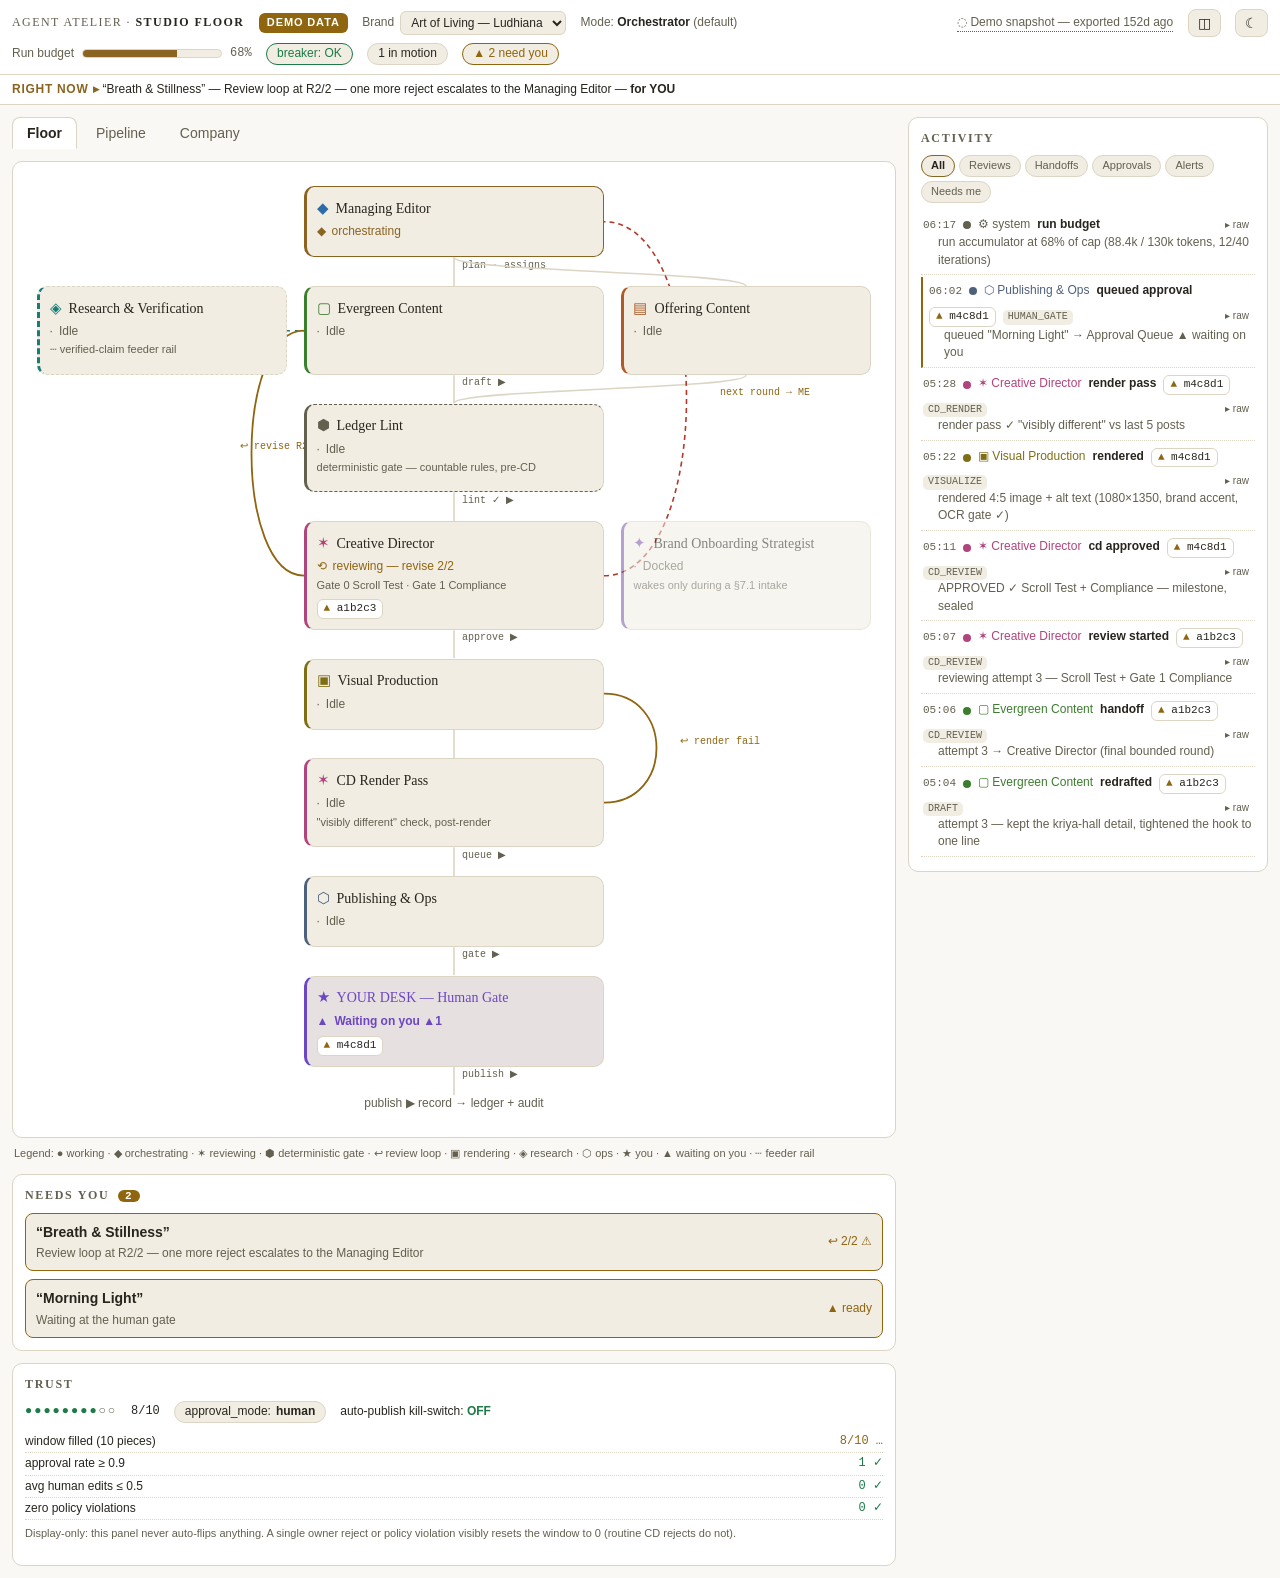
==== ui/studio-floor/index.html @ 19746008 "feat(P5-B): Studio Floor v1 — approachable subset console Self-contained SPA (floor graph / feed / n" ====
<!doctype html>
<html lang="en" data-theme="dark">
<head>
<meta charset="utf-8">
<meta name="viewport" content="width=device-width, initial-scale=1">
<title>Agent Atelier · Studio Floor</title>
<link rel="stylesheet" href="styles.css">
</head>
<body class="loading" data-density="comfortable">
<noscript><p class="noscript">The Studio Floor needs JavaScript — it is a live console, not a document.</p></noscript>

<header class="topbar" role="banner">
  <div class="topbar-row">
    <span class="wordmark">AGENT ATELIER · <strong>STUDIO FLOOR</strong></span>
    <span id="demoBadge" class="badge badge-demo" hidden title="No exported state.json found — showing the bundled demo fixture. Run tools/export_floor_state.py to see real data.">DEMO DATA</span>
    <label class="brand-pick">Brand
      <select id="brandSelect" aria-label="Brand"></select>
    </label>
    <span class="mode-chip" title="Orchestrator: the weekly rhythm runs and pieces collect at the human gate (the async default stance). Conductor mode wires in at P5-A.">Mode: <strong>Orchestrator</strong> <span class="dim">(default)</span></span>
    <span class="spacer"></span>
    <span id="connChip" class="conn-chip" title="This v1 polls an exported projection (data/state.json) written by tools/export_floor_state.py — there is no live relay. What you see is the last export, re-read every 5 seconds.">◌ Snapshot</span>
    <button id="densityBtn" class="icon-btn" type="button" aria-label="Toggle density" title="Density: comfortable / compact">◫</button>
    <button id="themeBtn" class="icon-btn" type="button" aria-label="Toggle theme" title="Theme: dark / light">☾</button>
  </div>
  <div class="topbar-row topbar-sub">
    <span class="gauge-wrap" title="Per-run token accumulator vs the run cap — the circuit breaker's gauge (§13.2), not a monthly budget.">
      Run budget
      <span class="gauge" role="meter" aria-label="Run budget" id="budgetGauge"><span class="gauge-fill" id="budgetFill"></span></span>
      <span id="budgetPct" class="mono">—</span>
    </span>
    <span id="breakerChip" class="chip chip-ok">breaker: —</span>
    <span id="inMotion" class="chip">— in motion</span>
    <span id="needYou" class="chip chip-needs">▲ — need you</span>
  </div>
</header>

<div id="offlineBanner" class="offline-banner" hidden>▲ Offline — the poll failed; showing last-known data.</div>
<div id="rightNow" class="rightnow" hidden></div>
<div id="followBanner" class="follow-banner" hidden></div>

<main class="layout" id="layout">
  <section class="stage" aria-label="Studio views">
    <nav class="tabs" role="tablist" aria-label="Views">
      <button class="tab active" role="tab" aria-selected="true" data-tab="floor" id="tab-floor">Floor</button>
      <button class="tab" role="tab" aria-selected="false" data-tab="pipeline" id="tab-pipeline">Pipeline</button>
      <button class="tab" role="tab" aria-selected="false" data-tab="company" id="tab-company">Company</button>
    </nav>

    <div id="viewFloor" class="view" role="tabpanel" aria-labelledby="tab-floor">
      <div id="floorEmpty" class="empty-note" hidden>No pieces yet — the floor is quiet. Next wake: the Monday editorial calendar.</div>
      <div class="floor" id="floor">
        <svg id="edges" class="edges" aria-hidden="true" focusable="false"></svg>

        <article class="station st-me" id="st-me" data-station="me" style="--hue: var(--a-me)">
          <header class="st-head"><span class="st-glyph">◆</span><span class="st-name">Managing Editor</span></header>
          <p class="st-state"><span class="st-ico">·</span><span class="st-label">Idle</span></p>
          <div class="st-pieces"></div>
        </article>

        <article class="station st-research feeder" id="st-research" data-station="research" style="--hue: var(--a-res)">
          <header class="st-head"><span class="st-glyph">◈</span><span class="st-name">Research &amp; Verification</span></header>
          <p class="st-state"><span class="st-ico">·</span><span class="st-label">Idle</span></p>
          <p class="st-note dim">┄ verified-claim feeder rail</p>
          <div class="st-pieces"></div>
        </article>

        <article class="station st-evergreen" id="st-evergreen" data-station="evergreen" style="--hue: var(--a-ever)">
          <header class="st-head"><span class="st-glyph">▢</span><span class="st-name">Evergreen Content</span></header>
          <p class="st-state"><span class="st-ico">·</span><span class="st-label">Idle</span></p>
          <div class="st-pieces"></div>
        </article>

        <article class="station st-offering" id="st-offering" data-station="offering" style="--hue: var(--a-off)">
          <header class="st-head"><span class="st-glyph">▤</span><span class="st-name">Offering Content</span></header>
          <p class="st-state"><span class="st-ico">·</span><span class="st-label">Idle</span></p>
          <div class="st-pieces"></div>
        </article>

        <article class="station st-lint gate" id="st-lint" data-station="lint">
          <header class="st-head"><span class="st-glyph gate-glyph">⬢</span><span class="st-name">Ledger Lint</span></header>
          <p class="st-state"><span class="st-ico">·</span><span class="st-label">Idle</span></p>
          <p class="st-note dim">deterministic gate — countable rules, pre-CD</p>
          <div class="st-pieces"></div>
        </article>

        <article class="station st-cd" id="st-cd" data-station="cd" style="--hue: var(--a-cd)">
          <header class="st-head"><span class="st-glyph">✶</span><span class="st-name">Creative Director</span></header>
          <p class="st-state"><span class="st-ico">·</span><span class="st-label">Idle</span></p>
          <p class="st-note dim">Gate 0 Scroll Test · Gate 1 Compliance</p>
          <div class="st-pieces"></div>
        </article>

        <article class="station st-strategist docked" id="st-strategist" data-station="strategist" style="--hue: var(--a-str)">
          <header class="st-head"><span class="st-glyph">✦</span><span class="st-name">Brand Onboarding Strategist</span></header>
          <p class="st-state"><span class="st-ico">·</span><span class="st-label">Docked</span></p>
          <p class="st-note dim">wakes only during a §7.1 intake</p>
        </article>

        <article class="station st-visual" id="st-visual" data-station="visual" style="--hue: var(--a-vis)">
          <header class="st-head"><span class="st-glyph">▣</span><span class="st-name">Visual Production</span></header>
          <p class="st-state"><span class="st-ico">·</span><span class="st-label">Idle</span></p>
          <div class="st-pieces"></div>
        </article>

        <article class="station st-cdrender" id="st-cdrender" data-station="cdrender" style="--hue: var(--a-cd)">
          <header class="st-head"><span class="st-glyph">✶</span><span class="st-name">CD Render Pass</span></header>
          <p class="st-state"><span class="st-ico">·</span><span class="st-label">Idle</span></p>
          <p class="st-note dim">"visibly different" check, post-render</p>
          <div class="st-pieces"></div>
        </article>

        <article class="station st-pubops" id="st-pubops" data-station="pubops" style="--hue: var(--a-pub)">
          <header class="st-head"><span class="st-glyph">⬡</span><span class="st-name">Publishing &amp; Ops</span></header>
          <p class="st-state"><span class="st-ico">·</span><span class="st-label">Idle</span></p>
          <div class="st-pieces"></div>
        </article>

        <article class="station st-desk human" id="st-desk" data-station="desk">
          <header class="st-head"><span class="st-glyph">★</span><span class="st-name">YOUR DESK — Human Gate</span></header>
          <p class="st-state"><span class="st-ico">·</span><span class="st-label">Idle</span></p>
          <div class="st-pieces"></div>
        </article>

        <div class="station st-record terminal" id="st-record" data-station="record">
          <span class="dim">publish ▶ record → ledger + audit</span>
        </div>
      </div>
      <p class="legend dim">Legend: ● working · ◆ orchestrating · ✶ reviewing · ⬢ deterministic gate · ↩ review loop · ▣ rendering · ◈ research · ⬡ ops · ★ you · ▲ waiting on you · ┄ feeder rail</p>
    </div>

    <div id="viewPipeline" class="view" role="tabpanel" aria-labelledby="tab-pipeline" hidden>
      <div class="lanes" id="lanes"></div>
    </div>

    <div id="viewCompany" class="view" role="tabpanel" aria-labelledby="tab-company" hidden>
      <div class="company" id="company"></div>
    </div>

    <section class="tray" aria-label="Needs you" id="trayWrap">
      <h2 class="panel-title">NEEDS YOU <span id="trayCount" class="count-chip">0</span></h2>
      <div id="tray" class="tray-items" aria-live="assertive"></div>
    </section>

    <section class="trust" aria-label="Trust ladder" id="trustPanel">
      <h2 class="panel-title">TRUST</h2>
      <div id="trustBody"></div>
    </section>
  </section>

  <aside class="feedrail" aria-label="Activity feed">
    <h2 class="panel-title">ACTIVITY</h2>
    <div class="feed-filters" role="toolbar" aria-label="Feed filters">
      <button class="ffilter active" data-filter="all" type="button">All</button>
      <button class="ffilter" data-filter="reviews" type="button">Reviews</button>
      <button class="ffilter" data-filter="handoffs" type="button">Handoffs</button>
      <button class="ffilter" data-filter="approvals" type="button">Approvals</button>
      <button class="ffilter" data-filter="alerts" type="button">Alerts</button>
      <button class="ffilter" data-filter="needsme" type="button">Needs me</button>
    </div>
    <div id="feed" class="feed" aria-live="polite"></div>
  </aside>
</main>

<div id="drawerBackdrop" class="drawer-backdrop" hidden></div>
<aside id="drawer" class="drawer" role="dialog" aria-modal="true" aria-labelledby="drawerTitle" hidden>
  <div id="drawerBody"></div>
</aside>

<div class="skeleton" id="skeleton" aria-hidden="true"><div class="sk-line"></div><div class="sk-line"></div><div class="sk-line w60"></div></div>

<script src="app.js"></script>
</body>
</html>
---- ui/studio-floor/styles.css ----
/* Agent Atelier · Studio Floor — v1 (P5-B approachable subset)
   Warm atelier / calm control room. Self-contained: system font stacks only. */

:root {
  --font-ui: -apple-system, BlinkMacSystemFont, "Segoe UI", Roboto, "Helvetica Neue", Arial, sans-serif;
  --font-display: "Iowan Old Style", "Palatino Linotype", Palatino, Georgia, serif;
  --font-mono: ui-monospace, "SF Mono", Menlo, Consolas, "Liberation Mono", monospace;
  --pad: 12px;
  --radius: 10px;
  --fs: 14px;
  --fs-sm: 12px;
}

html[data-theme="dark"] {
  --bg: #12131A;            /* warm near-black ink, never pure black */
  --panel: #1A1C25;
  --panel2: #21232F;
  --ink: #EAE5DA;
  --ink-dim: #A6A196;
  --line: #2E3140;
  --brass: #D9A756;         /* the "studio light" active accent */
  --brass-soft: rgba(217, 167, 86, 0.18);
  --green: #6CC894;
  --amber: #E4B368;
  --red: #E4695C;
  --violet: #B695F5;
  --a-me: #82B2E2;
  --a-ever: #8AC47A;
  --a-off: #E4945F;
  --a-res: #63C4BD;
  --a-cd: #E289B2;
  --a-vis: #CFBE62;
  --a-pub: #93A6BE;
  --a-str: #BCA3D8;
  --shadow: 0 6px 24px rgba(0, 0, 0, 0.35);
}

html[data-theme="light"] {
  --bg: #FAF8F4;            /* warm paper */
  --panel: #FFFFFF;
  --panel2: #F1EDE3;
  --ink: #27251E;
  --ink-dim: #63604F;
  --line: #DCD5C4;
  --brass: #8A6420;
  --brass-soft: rgba(138, 100, 32, 0.14);
  --green: #1E7A46;
  --amber: #8F6510;
  --red: #B3372B;
  --violet: #6D46C2;
  --a-me: #2E6CA8;
  --a-ever: #3B7E2E;
  --a-off: #B05A24;
  --a-res: #177E77;
  --a-cd: #B0447C;
  --a-vis: #7E6E14;
  --a-pub: #4E617A;
  --a-str: #7A55A8;
  --shadow: 0 4px 18px rgba(90, 80, 55, 0.14);
}

* { box-sizing: border-box; }
html, body { margin: 0; padding: 0; }
body {
  background: var(--bg);
  color: var(--ink);
  font: var(--fs)/1.45 var(--font-ui);
  min-height: 100vh;
}
body[data-density="compact"] { --pad: 7px; --fs: 12.5px; --fs-sm: 11px; --radius: 7px; }

.dim { color: var(--ink-dim); }
.mono { font-family: var(--font-mono); font-variant-numeric: tabular-nums; }
button { font: inherit; color: inherit; }
.noscript { padding: 2em; }

/* ---------- header ---------- */
.topbar {
  border-bottom: 1px solid var(--line);
  background: var(--panel);
  padding: calc(var(--pad) * 0.75) var(--pad);
  position: sticky; top: 0; z-index: 30;
}
.topbar-row { display: flex; align-items: center; gap: calc(var(--pad) * 1.2); flex-wrap: wrap; }
.topbar-sub { margin-top: 6px; font-size: var(--fs-sm); }
.wordmark { font-family: var(--font-display); letter-spacing: 0.12em; font-size: var(--fs-sm); color: var(--ink-dim); }
.wordmark strong { color: var(--ink); }
.spacer { flex: 1; }
.brand-pick { font-size: var(--fs-sm); color: var(--ink-dim); display: inline-flex; gap: 6px; align-items: center; }
.brand-pick select {
  background: var(--panel2); color: var(--ink); border: 1px solid var(--line);
  border-radius: 6px; padding: 3px 6px; font: inherit;
}
.mode-chip { font-size: var(--fs-sm); color: var(--ink-dim); }
.mode-chip strong { color: var(--ink); }

.icon-btn {
  background: var(--panel2); border: 1px solid var(--line); border-radius: 8px;
  padding: 3px 9px; cursor: pointer; font-size: var(--fs);
}
.icon-btn:hover, .icon-btn:focus-visible { border-color: var(--brass); }

.chip {
  display: inline-flex; align-items: center; gap: 5px;
  border: 1px solid var(--line); border-radius: 999px;
  padding: 1px 10px; background: var(--panel2); font-size: var(--fs-sm);
}
.chip-ok { color: var(--green); border-color: var(--green); }
.chip-tripped { color: var(--red); border-color: var(--red); font-weight: 600; }
.chip-needs { color: var(--amber); border-color: var(--amber); }

.badge-demo {
  background: var(--amber); color: #1c1503; border-radius: 6px;
  font-size: 11px; font-weight: 700; letter-spacing: 0.08em; padding: 2px 8px;
}
html[data-theme="light"] .badge-demo { color: #fff; }

.conn-chip { font-size: var(--fs-sm); color: var(--ink-dim); border-bottom: 1px dotted var(--ink-dim); cursor: help; }
.conn-chip.offline { color: var(--red); border-color: var(--red); }

.gauge-wrap { display: inline-flex; align-items: center; gap: 8px; color: var(--ink-dim); }
.gauge {
  display: inline-block; width: 140px; height: 9px; border-radius: 5px;
  background: var(--panel2); border: 1px solid var(--line); overflow: hidden;
}
.gauge-fill { display: block; height: 100%; width: 0; background: var(--brass); transition: width 300ms ease; }
.gauge-fill.hot { background: var(--amber); }
.gauge-fill.crit { background: var(--red); }

.offline-banner {
  background: var(--red); color: #fff; text-align: center;
  padding: 5px var(--pad); font-size: var(--fs-sm); font-weight: 600;
}
.rightnow {
  padding: 6px var(--pad); font-size: var(--fs-sm);
  border-bottom: 1px solid var(--line); background: var(--panel);
  color: var(--ink);
}
.rightnow .rn-label { color: var(--brass); font-weight: 700; letter-spacing: 0.06em; }
.follow-banner {
  padding: 8px var(--pad); border-bottom: 1px solid var(--brass);
  background: var(--brass-soft); font-size: var(--fs-sm);
}
.follow-banner .journey { margin-top: 6px; }

/* ---------- layout ---------- */
.layout {
  display: grid; grid-template-columns: minmax(0, 1fr) 360px;
  gap: var(--pad); padding: var(--pad); align-items: start;
}
body[data-density="compact"] .layout { grid-template-columns: minmax(0, 1fr) 300px; }
@media (max-width: 980px) { .layout { grid-template-columns: 1fr; } }
.layout.dimmed { opacity: 0.55; }

.panel-title {
  font-family: var(--font-display); font-size: var(--fs-sm);
  letter-spacing: 0.14em; color: var(--ink-dim); margin: 0 0 8px;
}
.count-chip {
  background: var(--amber); color: #1c1503; border-radius: 999px;
  font-family: var(--font-mono); font-size: 11px; padding: 0 7px; margin-left: 4px;
}
html[data-theme="light"] .count-chip { color: #fff; }

/* ---------- tabs ---------- */
.tabs { display: flex; gap: 4px; margin-bottom: var(--pad); }
.tab {
  background: none; border: 1px solid transparent; border-radius: 8px 8px 0 0;
  color: var(--ink-dim); padding: 5px 14px; cursor: pointer;
}
.tab.active {
  color: var(--ink); background: var(--panel);
  border-color: var(--line); border-bottom-color: var(--panel);
  font-weight: 600;
}
.tab:focus-visible { outline: 2px solid var(--brass); outline-offset: 1px; }

/* ---------- the floor ---------- */
.floor {
  position: relative;
  display: grid;
  grid-template-columns: 1fr 1.2fr 1fr;
  grid-template-areas:
    ".         me        ."
    "research  evergreen offering"
    ".         lint      ."
    ".         cd        strategist"
    ".         visual    ."
    ".         cdrender  ."
    ".         pubops    ."
    ".         desk      ."
    ".         record    .";
  gap: calc(var(--pad) * 2.4) calc(var(--pad) * 1.4);
  background: var(--panel);
  border: 1px solid var(--line);
  border-radius: var(--radius);
  padding: calc(var(--pad) * 2);
}
.edges { position: absolute; inset: 0; width: 100%; height: 100%; pointer-events: none; z-index: 0; }
.edges .edge { stroke: var(--line); stroke-width: 1.6; fill: none; }
.edges .edge-feeder { stroke: var(--a-res); stroke-dasharray: 3 5; }
.edges .edge-return { stroke: var(--amber); stroke-width: 1.8; }
.edges .edge-return.hot { stroke: var(--red); stroke-width: 2.2; }
.edges .edge-escalate { stroke: var(--red); stroke-dasharray: 5 4; }
.edges .edge-label {
  fill: var(--ink-dim); font-size: 10px; font-family: var(--font-mono);
}
.edges .edge-label.amber { fill: var(--amber); }
.edges .edge-label.red { fill: var(--red); font-weight: 700; }

.station {
  grid-area: auto;
  position: relative; z-index: 1;
  background: var(--panel2);
  border: 1px solid var(--line);
  border-left: 3px solid var(--hue, var(--line));
  border-radius: var(--radius);
  padding: calc(var(--pad) * 0.8);
  min-width: 0;
}
.st-me { grid-area: me; }
.st-research { grid-area: research; }
.st-evergreen { grid-area: evergreen; }
.st-offering { grid-area: offering; }
.st-lint { grid-area: lint; }
.st-cd { grid-area: cd; }
.st-strategist { grid-area: strategist; }
.st-visual { grid-area: visual; }
.st-cdrender { grid-area: cdrender; }
.st-pubops { grid-area: pubops; }
.st-desk { grid-area: desk; }
.st-record { grid-area: record; }

.station.feeder { border-style: dashed; }
.station.docked { opacity: 0.55; }
.station.gate {
  border-left: 3px solid var(--ink-dim);
  border-top: 1px dashed var(--ink-dim);
  border-bottom: 1px dashed var(--ink-dim);
}
.gate-glyph { color: var(--ink-dim); }
.station.human { border-left-color: var(--violet); background: color-mix(in srgb, var(--violet) 8%, var(--panel2)); }
.station.human .st-glyph, .station.human .st-name { color: var(--violet); }
.station.terminal { background: none; border: none; text-align: center; font-size: var(--fs-sm); padding: 0; }
.station.followdim { opacity: 0.35; }

.st-head { display: flex; gap: 7px; align-items: baseline; margin: 0; }
.st-glyph { color: var(--hue, var(--ink-dim)); font-size: 15px; }
.st-name { font-family: var(--font-display); font-size: var(--fs); }
.st-state { margin: 4px 0 0; font-size: var(--fs-sm); color: var(--ink-dim); display: flex; gap: 6px; align-items: center; }
.st-note { margin: 2px 0 0; font-size: 11px; }
.st-pieces { display: flex; flex-wrap: wrap; gap: 4px; margin-top: 6px; }

/* node state = icon + label + colour TOGETHER (never colour alone) */
.station[data-state="working"] .st-state,
.station[data-state="orchestrating"] .st-state { color: var(--brass); }
.station[data-state="reviewing"] .st-state { color: var(--brass); }
.station[data-state="waiting"] .st-state { color: var(--amber); }
.station[data-state="looping"] .st-state { color: var(--amber); }
.station[data-state="paused"] .st-state { color: var(--red); }
.station[data-state="blocked"] .st-state { color: var(--red); font-weight: 600; }
.station[data-state="waiting"].human .st-state { color: var(--violet); font-weight: 600; }

/* breathing brass "studio light" ring on active stations */
.station[data-state="working"],
.station[data-state="orchestrating"],
.station[data-state="reviewing"] {
  border-color: var(--brass);
  animation: breathe 2.6s ease-in-out infinite;
}
.station[data-state="blocked"] { border-color: var(--red); }
@keyframes breathe {
  0%, 100% { box-shadow: 0 0 0 0 var(--brass-soft); }
  50% { box-shadow: 0 0 0 7px var(--brass-soft); }
}

.piece-chip {
  font-family: var(--font-mono); font-size: 11px;
  background: var(--panel); border: 1px solid var(--line); border-radius: 6px;
  padding: 1px 6px; cursor: pointer; max-width: 100%;
  overflow: hidden; text-overflow: ellipsis; white-space: nowrap;
}
.piece-chip:hover, .piece-chip:focus-visible { border-color: var(--brass); }
.piece-chip.followed { border-color: var(--brass); background: var(--brass-soft); }
.piece-chip .pc-flag { color: var(--amber); }
.legend { font-size: 11px; margin: 8px 2px 0; }
.empty-note { padding: 18px; text-align: center; color: var(--ink-dim); font-style: italic; }

/* ---------- pipeline (kanban) ---------- */
.lanes { display: grid; grid-template-columns: repeat(6, minmax(130px, 1fr)); gap: 8px; overflow-x: auto; }
.lane { background: var(--panel); border: 1px solid var(--line); border-radius: var(--radius); padding: 8px; min-height: 160px; }
.lane h3 { margin: 0 0 8px; font-size: var(--fs-sm); font-weight: 600; color: var(--ink-dim); letter-spacing: 0.04em; }
.lane .lane-count { font-family: var(--font-mono); }
.card {
  background: var(--panel2); border: 1px solid var(--line);
  border-left: 3px solid var(--hue, var(--line));
  border-radius: 8px; padding: 7px; margin-bottom: 7px; font-size: var(--fs-sm);
}
.card .card-title { font-weight: 600; display: block; margin-bottom: 3px; }
.card .exc { color: var(--red); font-weight: 600; font-size: 11px; }
.card .loopmeter { color: var(--amber); font-family: var(--font-mono); font-size: 11px; }

/* ---------- company ---------- */
.company { display: flex; flex-direction: column; align-items: center; gap: calc(var(--pad) * 1.6); }
.company .org-root { width: 300px; }
.company .org-row { display: flex; flex-wrap: wrap; gap: 10px; justify-content: center; }
.org-card {
  background: var(--panel2); border: 1px solid var(--line);
  border-top: 3px solid var(--hue, var(--line));
  border-radius: var(--radius); padding: 9px 12px; width: 200px;
}
.org-card .org-name { font-family: var(--font-display); }
.org-card .org-role { font-size: 11px; color: var(--ink-dim); margin-top: 2px; }
.org-stem { width: 1px; height: 18px; background: var(--line); }

/* ---------- needs-you tray ---------- */
.tray, .trust { background: var(--panel); border: 1px solid var(--line); border-radius: var(--radius); padding: var(--pad); margin-top: var(--pad); }
.tray-items { display: flex; flex-direction: column; gap: 8px; }
.tray-item {
  display: flex; gap: 10px; align-items: center; width: 100%; text-align: left;
  background: var(--panel2); border: 1px solid var(--amber); border-radius: 8px;
  padding: 8px 10px; cursor: pointer;
}
.tray-item:focus-visible { outline: 2px solid var(--brass); }
.tray-item .ti-title { font-weight: 600; }
.tray-item .ti-reason { color: var(--ink-dim); font-size: var(--fs-sm); }
.tray-item .ti-badge { margin-left: auto; color: var(--amber); font-size: var(--fs-sm); white-space: nowrap; }
.tray-item.blocked { border-color: var(--red); }
.tray-item.blocked .ti-badge { color: var(--red); }
.tray-quiet { color: var(--ink-dim); font-size: var(--fs-sm); font-style: italic; }

/* ---------- trust panel ---------- */
.trust-row { display: flex; gap: 14px; flex-wrap: wrap; align-items: center; font-size: var(--fs-sm); }
.trust-meter { font-family: var(--font-mono); letter-spacing: 2px; }
.trust-meter .lit { color: var(--green); }
.trust-meter .unlit { color: var(--ink-dim); }
.trust-crit { list-style: none; margin: 8px 0 0; padding: 0; font-size: var(--fs-sm); }
.trust-crit li { display: flex; justify-content: space-between; gap: 10px; padding: 2px 0; border-bottom: 1px dotted var(--line); }
.trust-crit .ok { color: var(--green); }
.trust-crit .no { color: var(--amber); }
.kill-switch { font-size: var(--fs-sm); }
.kill-switch .off { color: var(--green); font-weight: 600; }
.kill-switch .on { color: var(--amber); font-weight: 700; }
.trust-reco {
  margin-top: 8px; padding: 8px 10px; border: 1px solid var(--green);
  border-radius: 8px; background: color-mix(in srgb, var(--green) 9%, var(--panel));
  font-size: var(--fs-sm);
}
.trust-note { font-size: 11px; color: var(--ink-dim); margin-top: 6px; }

/* ---------- activity feed ---------- */
.feedrail { background: var(--panel); border: 1px solid var(--line); border-radius: var(--radius); padding: var(--pad); min-width: 0; }
.feed-filters { display: flex; flex-wrap: wrap; gap: 4px; margin-bottom: 8px; }
.ffilter {
  background: var(--panel2); border: 1px solid var(--line); border-radius: 999px;
  color: var(--ink-dim); font-size: 11px; padding: 2px 9px; cursor: pointer;
}
.ffilter.active { color: var(--ink); border-color: var(--brass); font-weight: 600; }
.feed { display: flex; flex-direction: column; gap: 2px; max-height: 72vh; overflow-y: auto; }
.evt { border-bottom: 1px dotted var(--line); padding: 5px 2px; font-size: var(--fs-sm); }
.evt-row { display: flex; gap: 7px; align-items: baseline; flex-wrap: wrap; }
.evt-time { font-family: var(--font-mono); color: var(--ink-dim); font-size: 11px; white-space: nowrap; }
.actor-dot {
  display: inline-block; width: 8px; height: 8px; border-radius: 50%;
  background: var(--dot, var(--ink-dim)); flex: none; align-self: center;
}
.evt-actor { color: var(--dot, var(--ink)); }
.evt-verb { font-weight: 600; }
.evt-detail { color: var(--ink-dim); width: 100%; padding-left: 15px; }
.evt.gate .evt-verb::before { content: "◆ "; color: var(--ink-dim); }
.evt.gate { background: color-mix(in srgb, var(--ink-dim) 5%, transparent); }
.rule-chip {
  font-family: var(--font-mono); font-size: 10px; border: 1px dashed var(--ink-dim);
  border-radius: 5px; padding: 0 5px; color: var(--ink-dim);
}
.stage-chip {
  font-family: var(--font-mono); font-size: 10px; background: var(--panel2);
  border-radius: 5px; padding: 0 5px; color: var(--ink-dim);
}
.evt.sev-needs_you { border-left: 2px solid var(--amber); padding-left: 6px; }
.evt.sev-alert { border-left: 2px solid var(--red); padding-left: 6px; }
.evt.human { border-left: 2px solid var(--violet); padding-left: 6px; }
.evt.human .evt-verb { color: var(--violet); }
.evt.local { opacity: 0.85; }
.evt.evt-new { animation: evt-in 500ms ease; }
@keyframes evt-in { from { background: var(--brass-soft); } to { background: transparent; } }
.evt-expand {
  background: none; border: none; color: var(--ink-dim); cursor: pointer;
  font-size: 10px; padding: 0 4px; margin-left: auto;
}
.evt-expand:hover, .evt-expand:focus-visible { color: var(--brass); }
.evt-raw {
  font-family: var(--font-mono); font-size: 11px; white-space: pre-wrap;
  background: var(--panel2); border: 1px solid var(--line); border-radius: 6px;
  padding: 7px; margin: 5px 0 2px; overflow-x: auto; color: var(--ink);
}
.feed-quiet { color: var(--ink-dim); font-style: italic; font-size: var(--fs-sm); padding: 8px 2px; }

/* ---------- drawer ---------- */
.drawer-backdrop { position: fixed; inset: 0; background: rgba(0,0,0,0.45); z-index: 40; }
.drawer {
  position: fixed; top: 0; right: 0; bottom: 0; width: min(480px, 94vw); z-index: 41;
  background: var(--panel); border-left: 1px solid var(--line);
  box-shadow: var(--shadow); overflow-y: auto; padding: calc(var(--pad) * 1.5);
}
.drawer h2 { font-family: var(--font-display); margin: 0 0 2px; font-size: 18px; }
.drawer .drawer-sub { font-family: var(--font-mono); font-size: 11px; color: var(--ink-dim); }
.drawer-close { float: right; }
.wcard { border: 1px solid var(--line); border-radius: var(--radius); padding: var(--pad); margin-top: var(--pad); background: var(--panel2); }
.wcard h3 { margin: 0 0 6px; font-size: var(--fs-sm); letter-spacing: 0.1em; color: var(--ink-dim); }
.wcard .evidence { font-size: var(--fs-sm); }
.wcard .evidence blockquote {
  margin: 5px 0; padding: 5px 9px; border-left: 3px solid var(--amber);
  background: var(--panel); font-style: italic;
}
.wcard .consequence { color: var(--amber); font-size: var(--fs-sm); font-weight: 600; }
.loop-timeline { display: flex; gap: 6px; align-items: center; margin: 8px 0 2px; font-family: var(--font-mono); font-size: 11px; }
.loop-step { border: 1px solid var(--amber); color: var(--amber); border-radius: 6px; padding: 1px 7px; }
.loop-step.hot { border-color: var(--red); color: var(--red); }
.loop-arrow { color: var(--ink-dim); }
.journey { display: flex; flex-direction: column; gap: 3px; font-size: var(--fs-sm); }
.journey .j-step { display: flex; gap: 8px; align-items: baseline; }
.journey .j-time { font-family: var(--font-mono); font-size: 10px; color: var(--ink-dim); white-space: nowrap; }
.replay-note { font-size: 11px; color: var(--ink-dim); font-style: italic; }

.actions-row { display: flex; flex-wrap: wrap; gap: 7px; margin-top: var(--pad); }
.act-btn {
  border-radius: 8px; border: 1px solid var(--line); background: var(--panel2);
  padding: 6px 13px; cursor: pointer; font-weight: 600; font-size: var(--fs-sm);
}
.act-btn:focus-visible { outline: 2px solid var(--brass); }
.act-approve { border-color: var(--green); color: var(--green); }
.act-approve:hover { background: color-mix(in srgb, var(--green) 12%, var(--panel2)); }
.act-changes { border-color: var(--amber); color: var(--amber); }
.act-changes:hover { background: color-mix(in srgb, var(--amber) 12%, var(--panel2)); }
.act-reject { border-color: var(--red); color: var(--red); }
.act-reject:hover { background: color-mix(in srgb, var(--red) 12%, var(--panel2)); }
.act-btn[disabled] { opacity: 0.42; cursor: not-allowed; border-style: dashed; font-weight: 400; }
.note-field { width: 100%; margin-top: 8px; }
.note-field textarea {
  width: 100%; min-height: 54px; background: var(--panel2); color: var(--ink);
  border: 1px solid var(--line); border-radius: 8px; padding: 7px; font: inherit; resize: vertical;
}
.action-result { margin-top: 8px; font-size: var(--fs-sm); }
.action-result.ok { color: var(--green); }
.action-result.err { color: var(--red); }
.cli-fallback {
  margin-top: 6px; font-family: var(--font-mono); font-size: 11px;
  background: var(--panel2); border: 1px solid var(--line); border-radius: 6px;
  padding: 7px; white-space: pre-wrap; word-break: break-all;
}
.copy-btn { margin-top: 4px; font-size: 11px; }

/* ---------- loading skeleton ---------- */
body.loading .layout, body.loading .rightnow { display: none; }
body:not(.loading) .skeleton { display: none; }
.skeleton { padding: 40px; }
.sk-line { height: 16px; border-radius: 6px; background: var(--panel2); margin-bottom: 12px; animation: sk 1.2s ease-in-out infinite alternate; }
.sk-line.w60 { width: 60%; }
@keyframes sk { from { opacity: 0.5; } to { opacity: 1; } }

/* ---------- motion & a11y ---------- */
:focus-visible { outline: 2px solid var(--brass); outline-offset: 1px; }
@media (prefers-reduced-motion: reduce) {
  *, *::before, *::after {
    animation: none !important;
    transition: none !important;
  }
}
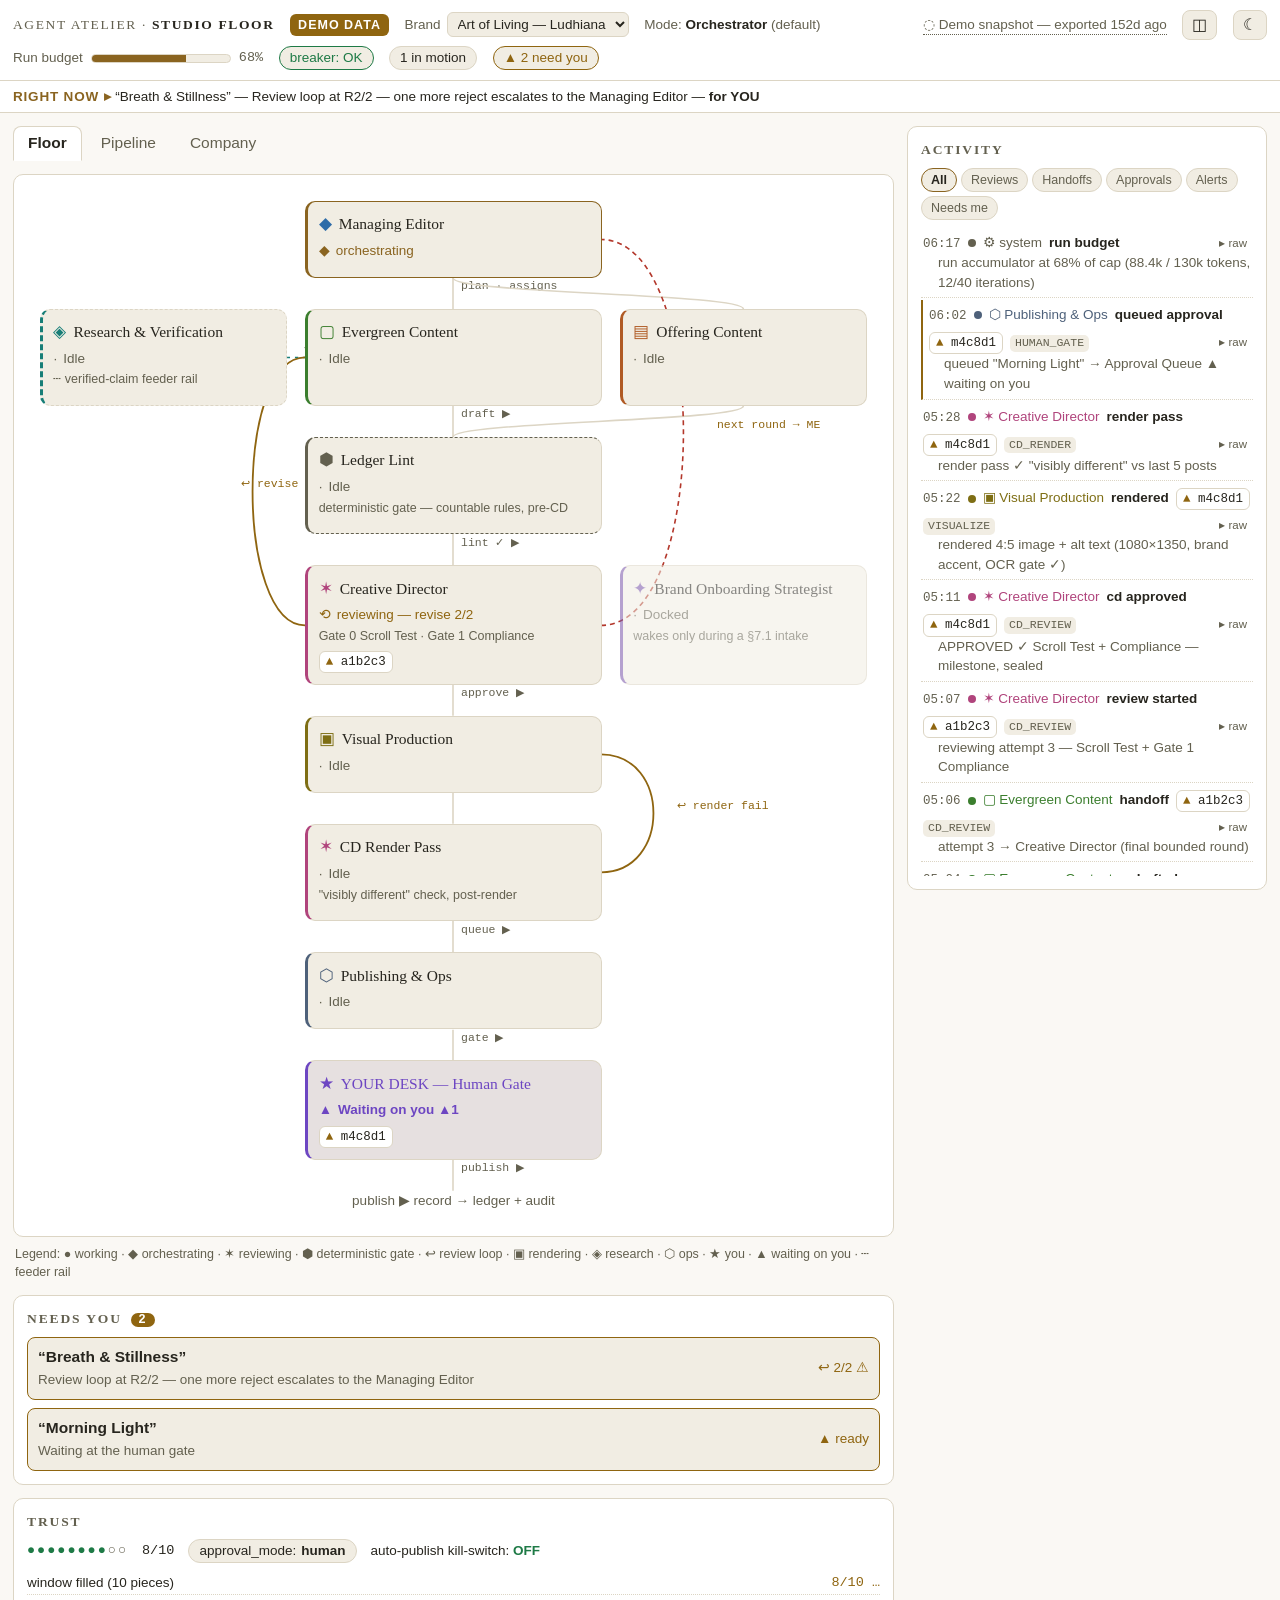
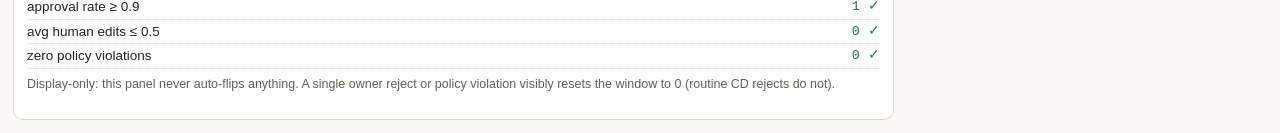
==== commit 0e0ace64: "fix(P5-B): owner eye-test round 1 — file:// demo fallback, tab empty states, type scale Inline demo " ====
--- a/ui/studio-floor/index.html
+++ b/ui/studio-floor/index.html
@@ -168,6 +168,15 @@
 
 <div class="skeleton" id="skeleton" aria-hidden="true"><div class="sk-line"></div><div class="sk-line"></div><div class="sk-line w60"></div></div>
 
+<!-- Inline mirror of data/demo-state.json (the canonical source) so that
+     double-clicking index.html works over file://, where fetch() of local
+     files is blocked. Load order: data/state.json fetch, then
+     data/demo-state.json fetch, then this block. Regenerate after editing
+     the fixture (from the repo root):
+       python3 tools/export_floor_state.py --embed-demo
+     A drift test in app/tests/test_p5_b.py keeps the two copies identical. -->
+<script type="application/json" id="demo-state">{"schema":"studio-floor-state/v1","generated_at":"2026-07-06T11:52:00+05:30","demo":true,"brands":[{"brand_id":"art-of-living-ludhiana","name":"Art of Living — Ludhiana"},{"brand_id":"kanva-coffee-works","name":"Kanva Coffee Works"},{"brand_id":"chuski-club","name":"Chuski Club"}],"pieces":[{"piece_id":"art-of-living-ludhiana-a1b2c3","brand_id":"art-of-living-ludhiana","title":"Breath & Stillness","status":"CD Review","exception":null,"stage":"CD_REVIEW","agent":"creative_director","caption":"क्या आपने आज साँस ली — सच में? सुबह 6 बजे के क्रिया हॉल में एक पल की स्थिरता… Breath & Stillness.","asset_url":"","alt_text":"","owner_action":"","rev":5,"queued_at":null,"review_round":2,"review_cap":2,"needs_you":true,"needs_you_reason":"Review loop at R2/2 — one more reject escalates to the Managing Editor","cd_note":"revise 2/2: warmer — add one concrete detail from the morning session (cap reached; round 3 escalates to the Managing Editor)","posted_permalink":null},{"piece_id":"art-of-living-ludhiana-m4c8d1","brand_id":"art-of-living-ludhiana","title":"Morning Light","status":"Approval Queue","exception":null,"stage":"HUMAN_GATE","agent":"publishing_ops","caption":"Morning light in the kriya hall. The day begins before the city wakes — 6 a.m., Ludhiana center.","asset_url":"https://storage.googleapis.com/agent-atelier-assets-satbir/aol/morning-light-1080x1350.png","alt_text":"Soft dawn light across an empty meditation hall with cushions in rows","owner_action":"","rev":3,"queued_at":"2026-07-06T11:32:00+05:30","review_round":0,"review_cap":2,"needs_you":true,"needs_you_reason":"Waiting at the human gate","cd_note":"APPROVED ✓ Scroll Test + Compliance — clean approve, no edits suggested","posted_permalink":null},{"piece_id":"art-of-living-ludhiana-p9q3v6","brand_id":"art-of-living-ludhiana","title":"Sunday Satsang Recap","status":"Published","exception":null,"stage":"RECORD","agent":"publishing_ops","caption":"Last evening's satsang — 40 voices, one breath. Next session Sunday 6 p.m., Ludhiana center.","asset_url":"https://storage.googleapis.com/agent-atelier-assets-satbir/aol/sunday-satsang-1080x1350.png","alt_text":"Group seated in a warm-lit hall singing together","owner_action":"Mark posted","rev":6,"queued_at":"2026-07-05T16:40:00+05:30","review_round":1,"review_cap":2,"needs_you":false,"needs_you_reason":null,"cd_note":"APPROVED ✓ after one revise (tightened the second line)","posted_permalink":"https://www.instagram.com/p/DKx41aQzB2m/"},{"piece_id":"kanva-coffee-works-h2n7r4","brand_id":"kanva-coffee-works","title":"Monsoon Roast Drop","status":"CD Review","exception":"Safety-Blocked","stage":"LINT","agent":"offering_content","caption":"The Monsoon Roast is back — washed AA, notes of jaggery and rain. Cold brew aids digestion, they say…","asset_url":"","alt_text":"","owner_action":"","rev":2,"queued_at":null,"review_round":0,"review_cap":2,"needs_you":true,"needs_you_reason":"Fail-closed safety block — \"cold brew aids digestion\" matches claims_forbidden (health-benefit class); needs your call","cd_note":null,"posted_permalink":null},{"piece_id":"kanva-coffee-works-t5w1z8","brand_id":"kanva-coffee-works","title":"Pour Over, Slow Mornings","status":"Draft","exception":null,"stage":"DRAFT","agent":"evergreen_content","caption":"","asset_url":"","alt_text":"","owner_action":"","rev":1,"queued_at":null,"review_round":0,"review_cap":2,"needs_you":false,"needs_you_reason":null,"cd_note":null,"posted_permalink":null},{"piece_id":"chuski-club-c3j6y2","brand_id":"chuski-club","title":"Mango Chuski Weekend","status":"Approved","exception":null,"stage":"HUMAN_GATE","agent":"publishing_ops","caption":"Alphonso weekend at the cart — Saturday & Sunday only. Bring the whole gang.","asset_url":"https://storage.googleapis.com/agent-atelier-assets-satbir/chuski/mango-weekend-1080x1350.png","alt_text":"Bright orange mango ice pop against a teal background with condensation drops","owner_action":"Approve","rev":4,"queued_at":"2026-07-06T10:50:00+05:30","review_round":0,"review_cap":2,"needs_you":false,"needs_you_reason":null,"cd_note":"APPROVED ✓ clean pass — strong single-subject frame","posted_permalink":null},{"piece_id":"chuski-club-f8b4s7","brand_id":"chuski-club","title":"Summer Slush Reel","status":"Draft","exception":null,"stage":"VISUALIZE","agent":"visual_production","caption":"Slush season. 4 flavours, 40 rupees, zero regrets.","asset_url":"","alt_text":"","owner_action":"","rev":2,"queued_at":null,"review_round":0,"review_cap":2,"needs_you":false,"needs_you_reason":null,"cd_note":null,"posted_permalink":null},{"piece_id":"art-of-living-ludhiana-k6e0x3","brand_id":"art-of-living-ludhiana","title":"Breath Basics Carousel","status":"Archived","exception":null,"stage":"RECORD","agent":"publishing_ops","caption":"Breath basics, slide by slide.","asset_url":"","alt_text":"","owner_action":"Reject","rev":7,"queued_at":"2026-07-05T17:10:00+05:30","review_round":1,"review_cap":2,"needs_you":false,"needs_you_reason":null,"cd_note":"APPROVED ✓ (owner later rejected at the gate — killed idea recorded)","posted_permalink":null}],"events":[{"seq":1,"event_id":"evt-d3m0000001","brand_id":"art-of-living-ludhiana","ts":"2026-07-05T17:58:00+05:30","piece_id":"art-of-living-ludhiana-p9q3v6","run_id":null,"stage":"HUMAN_GATE","actor":"human","operator_id":"owner","verb":"owner_approve","detail":"Approved at the human gate — clean pass, no edits","span_ref":null,"severity":"info","rule":null},{"seq":2,"event_id":"evt-d3m0000002","brand_id":"art-of-living-ludhiana","ts":"2026-07-05T18:12:00+05:30","piece_id":"art-of-living-ludhiana-p9q3v6","run_id":"run-0705-f2","stage":"PUBLISH","actor":"publishing_ops","operator_id":null,"verb":"published","detail":"manual mark-as-posted recorded with permalink (publish-once guard held)","span_ref":"span-9c41aa","severity":"info","rule":null},{"seq":3,"event_id":"evt-d3m0000003","brand_id":"art-of-living-ludhiana","ts":"2026-07-05T18:13:00+05:30","piece_id":"art-of-living-ludhiana-p9q3v6","run_id":"run-0705-f2","stage":"RECORD","actor":"publishing_ops","operator_id":null,"verb":"recorded","detail":"ledger + audit updated; card lifted to the Gallery","span_ref":"span-9c41ab","severity":"info","rule":null},{"seq":4,"event_id":"evt-d3m0000004","brand_id":"art-of-living-ludhiana","ts":"2026-07-05T18:20:00+05:30","piece_id":"art-of-living-ludhiana-k6e0x3","run_id":null,"stage":"HUMAN_GATE","actor":"human","operator_id":"owner","verb":"owner_reject","detail":"Rejected: too close to last week's breath series — recorded as a killed idea","span_ref":null,"severity":"info","rule":null},{"seq":5,"event_id":"evt-d3m0000005","brand_id":"art-of-living-ludhiana","ts":"2026-07-05T18:21:00+05:30","piece_id":"art-of-living-ludhiana-k6e0x3","run_id":"run-0705-f3","stage":"RECORD","actor":"publishing_ops","operator_id":null,"verb":"archived","detail":"archived; killed idea written to the Content Ledger","span_ref":"span-9c41ce","severity":"info","rule":null},{"seq":6,"event_id":"evt-d3m0000006","brand_id":"art-of-living-ludhiana","ts":"2026-07-06T09:55:00+05:30","piece_id":null,"run_id":"run-0706-a1","stage":"PLAN","actor":"managing_editor","operator_id":null,"verb":"week_planned","detail":"Monday tick: composed WeekPlan — 3 evergreen + 1 offering slots","span_ref":"span-11e001","severity":"info","rule":null},{"seq":7,"event_id":"evt-d3m0000007","brand_id":"art-of-living-ludhiana","ts":"2026-07-06T09:58:00+05:30","piece_id":"art-of-living-ludhiana-a1b2c3","run_id":"run-0706-a1","stage":"PLAN","actor":"managing_editor","operator_id":null,"verb":"plan_assigned","detail":"assigned \"Breath & Stillness\" (Hindi, evergreen slot) to Evergreen Content","span_ref":"span-11e004","severity":"info","rule":null},{"seq":8,"event_id":"evt-d3m0000008","brand_id":"art-of-living-ludhiana","ts":"2026-07-06T10:02:00+05:30","piece_id":"art-of-living-ludhiana-a1b2c3","run_id":"run-0706-a2","stage":"DRAFT","actor":"research_verification","operator_id":null,"verb":"claim_verified","detail":"Claim Bank: locked sentence — \"Sessions run daily at the Ludhiana center, 6 a.m.\" (source: center schedule, VERIFIED)","span_ref":"span-11e009","severity":"info","rule":null},{"seq":9,"event_id":"evt-d3m0000009","brand_id":"art-of-living-ludhiana","ts":"2026-07-06T10:06:00+05:30","piece_id":"art-of-living-ludhiana-a1b2c3","run_id":"run-0706-a2","stage":"DRAFT","actor":"evergreen_content","operator_id":null,"verb":"drafted","detail":"drafted \"Breath & Stillness\" (Hindi) — hook: question, shape: 3-beat","span_ref":"span-11e00e","severity":"info","rule":null},{"seq":10,"event_id":"evt-d3m0000010","brand_id":"art-of-living-ludhiana","ts":"2026-07-06T10:07:00+05:30","piece_id":"art-of-living-ludhiana-a1b2c3","run_id":"run-0706-a2","stage":"LINT","actor":"system","operator_id":null,"verb":"lint_pass","detail":"hook-within-3 ✓ · shape==prior ✓ · aphorism >1-in-5 ✓ · idea-rerun-30d ✓","span_ref":"span-11e011","severity":"info","rule":"hook-within-3"},{"seq":11,"event_id":"evt-d3m0000011","brand_id":"art-of-living-ludhiana","ts":"2026-07-06T10:11:00+05:30","piece_id":"art-of-living-ludhiana-a1b2c3","run_id":"run-0706-a2","stage":"CD_REVIEW","actor":"evergreen_content","operator_id":null,"verb":"handoff","detail":"draft → Creative Director for Scroll Test + Gate 1 Compliance","span_ref":"span-11e015","severity":"info","rule":null},{"seq":12,"event_id":"evt-d3m0000012","brand_id":"art-of-living-ludhiana","ts":"2026-07-06T10:14:00+05:30","piece_id":"art-of-living-ludhiana-a1b2c3","run_id":"run-0706-a3","stage":"CD_REVIEW","actor":"creative_director","operator_id":null,"verb":"cd_revise","detail":"revise 1/2: hook repeats last 3 posts; add one concrete detail","span_ref":"span-11e01b","severity":"info","rule":null},{"seq":13,"event_id":"evt-d3m0000013","brand_id":"art-of-living-ludhiana","ts":"2026-07-06T10:22:00+05:30","piece_id":"art-of-living-ludhiana-a1b2c3","run_id":"run-0706-a4","stage":"DRAFT","actor":"evergreen_content","operator_id":null,"verb":"redrafted","detail":"attempt 2 — new sensory hook, added the 6 a.m. kriya-hall detail","span_ref":"span-11e022","severity":"info","rule":null},{"seq":14,"event_id":"evt-d3m0000014","brand_id":"art-of-living-ludhiana","ts":"2026-07-06T10:24:00+05:30","piece_id":"art-of-living-ludhiana-a1b2c3","run_id":"run-0706-a4","stage":"LINT","actor":"system","operator_id":null,"verb":"lint_pass","detail":"idea-rerun-30d ✓ · hook-within-3 ✓ (new hook clears the window)","span_ref":"span-11e027","severity":"info","rule":"idea-rerun-30d"},{"seq":15,"event_id":"evt-d3m0000015","brand_id":"art-of-living-ludhiana","ts":"2026-07-06T10:26:00+05:30","piece_id":"art-of-living-ludhiana-a1b2c3","run_id":"run-0706-a5","stage":"CD_REVIEW","actor":"creative_director","operator_id":null,"verb":"cd_revise","detail":"revise 2/2: warmer — add one concrete detail from the morning session (cap reached; round 3 escalates to the Managing Editor)","span_ref":"span-11e02d","severity":"needs_you","rule":null},{"seq":16,"event_id":"evt-d3m0000016","brand_id":"chuski-club","ts":"2026-07-06T10:31:00+05:30","piece_id":"chuski-club-f8b4s7","run_id":"run-0706-c1","stage":"CD_RENDER","actor":"creative_director","operator_id":null,"verb":"render_fail","detail":"render pass ✗ — headline illegible at 4:5 crop; re-render (fail 1/2)","span_ref":"span-11e031","severity":"info","rule":null},{"seq":17,"event_id":"evt-d3m0000017","brand_id":"chuski-club","ts":"2026-07-06T10:33:00+05:30","piece_id":"chuski-club-f8b4s7","run_id":"run-0706-c2","stage":"VISUALIZE","actor":"visual_production","operator_id":null,"verb":"rerendering","detail":"re-rendering with larger display type (attempt 2/3)","span_ref":"span-11e034","severity":"info","rule":null},{"seq":18,"event_id":"evt-d3m0000018","brand_id":"art-of-living-ludhiana","ts":"2026-07-06T10:34:00+05:30","piece_id":"art-of-living-ludhiana-a1b2c3","run_id":"run-0706-a6","stage":"DRAFT","actor":"evergreen_content","operator_id":null,"verb":"redrafted","detail":"attempt 3 — kept the kriya-hall detail, tightened the hook to one line","span_ref":"span-11e039","severity":"info","rule":null},{"seq":19,"event_id":"evt-d3m0000019","brand_id":"art-of-living-ludhiana","ts":"2026-07-06T10:36:00+05:30","piece_id":"art-of-living-ludhiana-a1b2c3","run_id":"run-0706-a6","stage":"CD_REVIEW","actor":"evergreen_content","operator_id":null,"verb":"handoff","detail":"attempt 3 → Creative Director (final bounded round)","span_ref":"span-11e03e","severity":"info","rule":null},{"seq":20,"event_id":"evt-d3m0000020","brand_id":"art-of-living-ludhiana","ts":"2026-07-06T10:37:00+05:30","piece_id":"art-of-living-ludhiana-a1b2c3","run_id":"run-0706-a7","stage":"CD_REVIEW","actor":"creative_director","operator_id":null,"verb":"review_started","detail":"reviewing attempt 3 — Scroll Test + Gate 1 Compliance","span_ref":"span-11e042","severity":"info","rule":null},{"seq":21,"event_id":"evt-d3m0000021","brand_id":"kanva-coffee-works","ts":"2026-07-06T10:39:00+05:30","piece_id":"kanva-coffee-works-t5w1z8","run_id":"run-0706-k1","stage":"PLAN","actor":"managing_editor","operator_id":null,"verb":"plan_assigned","detail":"assigned \"Pour Over, Slow Mornings\" to Evergreen Content","span_ref":"span-11e047","severity":"info","rule":null},{"seq":22,"event_id":"evt-d3m0000022","brand_id":"art-of-living-ludhiana","ts":"2026-07-06T10:41:00+05:30","piece_id":"art-of-living-ludhiana-m4c8d1","run_id":"run-0706-a8","stage":"CD_REVIEW","actor":"creative_director","operator_id":null,"verb":"cd_approved","detail":"APPROVED ✓ Scroll Test + Compliance — milestone, sealed","span_ref":"span-11e04b","severity":"info","rule":null},{"seq":23,"event_id":"evt-d3m0000023","brand_id":"kanva-coffee-works","ts":"2026-07-06T10:44:00+05:30","piece_id":"kanva-coffee-works-t5w1z8","run_id":"run-0706-k2","stage":"DRAFT","actor":"evergreen_content","operator_id":null,"verb":"drafting","detail":"drafting — exploring 2 hook candidates (sensory open vs question)","span_ref":"span-11e050","severity":"info","rule":null},{"seq":24,"event_id":"evt-d3m0000024","brand_id":"kanva-coffee-works","ts":"2026-07-06T10:47:00+05:30","piece_id":"kanva-coffee-works-h2n7r4","run_id":"run-0706-k3","stage":"LINT","actor":"system","operator_id":null,"verb":"safety_blocked","detail":"FAIL-CLOSED: caption claims \"cold brew aids digestion\" — matches claims_forbidden (health-benefit class); routed to you","span_ref":"span-11e055","severity":"alert","rule":"claims_forbidden"},{"seq":25,"event_id":"evt-d3m0000025","brand_id":"art-of-living-ludhiana","ts":"2026-07-06T10:52:00+05:30","piece_id":"art-of-living-ludhiana-m4c8d1","run_id":"run-0706-a9","stage":"VISUALIZE","actor":"visual_production","operator_id":null,"verb":"rendered","detail":"rendered 4:5 image + alt text (1080×1350, brand accent, OCR gate ✓)","span_ref":"span-11e05a","severity":"info","rule":null},{"seq":26,"event_id":"evt-d3m0000026","brand_id":"art-of-living-ludhiana","ts":"2026-07-06T10:58:00+05:30","piece_id":"art-of-living-ludhiana-m4c8d1","run_id":"run-0706-a9","stage":"CD_RENDER","actor":"creative_director","operator_id":null,"verb":"render_pass","detail":"render pass ✓ \"visibly different\" vs last 5 posts","span_ref":"span-11e05e","severity":"info","rule":null},{"seq":27,"event_id":"evt-d3m0000027","brand_id":"chuski-club","ts":"2026-07-06T11:05:00+05:30","piece_id":"chuski-club-c3j6y2","run_id":null,"stage":"HUMAN_GATE","actor":"human","operator_id":"owner","verb":"owner_approve","detail":"Approved — awaiting your manual post (Post Kit ready)","span_ref":null,"severity":"info","rule":null},{"seq":28,"event_id":"evt-d3m0000028","brand_id":"art-of-living-ludhiana","ts":"2026-07-06T11:32:00+05:30","piece_id":"art-of-living-ludhiana-m4c8d1","run_id":"run-0706-a9","stage":"HUMAN_GATE","actor":"publishing_ops","operator_id":null,"verb":"queued_approval","detail":"queued \"Morning Light\" → Approval Queue ▲ waiting on you","span_ref":"span-11e063","severity":"needs_you","rule":null},{"seq":29,"event_id":"evt-d3m0000029","brand_id":"","ts":"2026-07-06T11:47:00+05:30","piece_id":null,"run_id":"run-0706-a9","stage":null,"actor":"system","operator_id":null,"verb":"run_budget","detail":"run accumulator at 68% of cap (88.4k / 130k tokens, 12/40 iterations)","span_ref":"span-11e070","severity":"info","rule":null}],"trust":{"art-of-living-ludhiana":{"approval_mode":"human","auto_publish_enabled":false,"threshold":{"window_pieces":10,"min_approval_rate":0.9,"max_avg_human_edits":0.5,"zero_policy_violations":true},"window":{"decisions":8,"approvals":8,"approval_rate":1.0,"avg_human_edits":0.0,"policy_violations":0,"met":false}},"kanva-coffee-works":{"approval_mode":"human","auto_publish_enabled":false,"threshold":{"window_pieces":20,"min_approval_rate":0.95,"max_avg_human_edits":0,"zero_policy_violations":true},"window":{"decisions":3,"approvals":2,"approval_rate":0.667,"avg_human_edits":0.0,"policy_violations":0,"met":false}},"chuski-club":{"approval_mode":"human","auto_publish_enabled":false,"threshold":{"window_pieces":20,"min_approval_rate":0.95,"max_avg_human_edits":0,"zero_policy_violations":true},"window":{"decisions":20,"approvals":20,"approval_rate":1.0,"avg_human_edits":0.0,"policy_violations":0,"met":true}}},"budget":{"run_tokens_used":88400,"run_token_cap":130000,"pct":68,"band":"normal","breaker":"OK","iterations":12,"iteration_cap":40}}</script>
+
 <script src="app.js"></script>
 </body>
 </html>
--- a/ui/studio-floor/styles.css
+++ b/ui/studio-floor/styles.css
@@ -5,10 +5,10 @@
   --font-ui: -apple-system, BlinkMacSystemFont, "Segoe UI", Roboto, "Helvetica Neue", Arial, sans-serif;
   --font-display: "Iowan Old Style", "Palatino Linotype", Palatino, Georgia, serif;
   --font-mono: ui-monospace, "SF Mono", Menlo, Consolas, "Liberation Mono", monospace;
-  --pad: 12px;
+  --pad: 13px;
   --radius: 10px;
-  --fs: 14px;
-  --fs-sm: 12px;
+  --fs: 15.5px;   /* "comfortable" is genuinely comfortable (owner verdict) */
+  --fs-sm: 13.5px;
 }
 
 html[data-theme="dark"] {
@@ -67,7 +67,7 @@
   font: var(--fs)/1.45 var(--font-ui);
   min-height: 100vh;
 }
-body[data-density="compact"] { --pad: 7px; --fs: 12.5px; --fs-sm: 11px; --radius: 7px; }
+body[data-density="compact"] { --pad: 8px; --fs: 13.5px; --fs-sm: 12px; --radius: 7px; }
 
 .dim { color: var(--ink-dim); }
 .mono { font-family: var(--font-mono); font-variant-numeric: tabular-nums; }
@@ -111,7 +111,7 @@
 
 .badge-demo {
   background: var(--amber); color: #1c1503; border-radius: 6px;
-  font-size: 11px; font-weight: 700; letter-spacing: 0.08em; padding: 2px 8px;
+  font-size: 12.5px; font-weight: 700; letter-spacing: 0.08em; padding: 2px 8px;
 }
 html[data-theme="light"] .badge-demo { color: #fff; }
 
@@ -158,7 +158,7 @@
 }
 .count-chip {
   background: var(--amber); color: #1c1503; border-radius: 999px;
-  font-family: var(--font-mono); font-size: 11px; padding: 0 7px; margin-left: 4px;
+  font-family: var(--font-mono); font-size: 12.5px; padding: 0 7px; margin-left: 4px;
 }
 html[data-theme="light"] .count-chip { color: #fff; }
 
@@ -203,7 +203,7 @@
 .edges .edge-return.hot { stroke: var(--red); stroke-width: 2.2; }
 .edges .edge-escalate { stroke: var(--red); stroke-dasharray: 5 4; }
 .edges .edge-label {
-  fill: var(--ink-dim); font-size: 10px; font-family: var(--font-mono);
+  fill: var(--ink-dim); font-size: 11.5px; font-family: var(--font-mono);
 }
 .edges .edge-label.amber { fill: var(--amber); }
 .edges .edge-label.red { fill: var(--red); font-weight: 700; }
@@ -245,10 +245,10 @@
 .station.followdim { opacity: 0.35; }
 
 .st-head { display: flex; gap: 7px; align-items: baseline; margin: 0; }
-.st-glyph { color: var(--hue, var(--ink-dim)); font-size: 15px; }
+.st-glyph { color: var(--hue, var(--ink-dim)); font-size: 17px; }
 .st-name { font-family: var(--font-display); font-size: var(--fs); }
 .st-state { margin: 4px 0 0; font-size: var(--fs-sm); color: var(--ink-dim); display: flex; gap: 6px; align-items: center; }
-.st-note { margin: 2px 0 0; font-size: 11px; }
+.st-note { margin: 2px 0 0; font-size: 12.5px; }
 .st-pieces { display: flex; flex-wrap: wrap; gap: 4px; margin-top: 6px; }
 
 /* node state = icon + label + colour TOGETHER (never colour alone) */
@@ -275,7 +275,7 @@
 }
 
 .piece-chip {
-  font-family: var(--font-mono); font-size: 11px;
+  font-family: var(--font-mono); font-size: 12.5px;
   background: var(--panel); border: 1px solid var(--line); border-radius: 6px;
   padding: 1px 6px; cursor: pointer; max-width: 100%;
   overflow: hidden; text-overflow: ellipsis; white-space: nowrap;
@@ -283,8 +283,9 @@
 .piece-chip:hover, .piece-chip:focus-visible { border-color: var(--brass); }
 .piece-chip.followed { border-color: var(--brass); background: var(--brass-soft); }
 .piece-chip .pc-flag { color: var(--amber); }
-.legend { font-size: 11px; margin: 8px 2px 0; }
+.legend { font-size: 12.5px; margin: 8px 2px 0; }
 .empty-note { padding: 18px; text-align: center; color: var(--ink-dim); font-style: italic; }
+.lanes-empty { grid-column: 1 / -1; }
 
 /* ---------- pipeline (kanban) ---------- */
 .lanes { display: grid; grid-template-columns: repeat(6, minmax(130px, 1fr)); gap: 8px; overflow-x: auto; }
@@ -297,8 +298,8 @@
   border-radius: 8px; padding: 7px; margin-bottom: 7px; font-size: var(--fs-sm);
 }
 .card .card-title { font-weight: 600; display: block; margin-bottom: 3px; }
-.card .exc { color: var(--red); font-weight: 600; font-size: 11px; }
-.card .loopmeter { color: var(--amber); font-family: var(--font-mono); font-size: 11px; }
+.card .exc { color: var(--red); font-weight: 600; font-size: 12.5px; }
+.card .loopmeter { color: var(--amber); font-family: var(--font-mono); font-size: 12.5px; }
 
 /* ---------- company ---------- */
 .company { display: flex; flex-direction: column; align-items: center; gap: calc(var(--pad) * 1.6); }
@@ -310,7 +311,7 @@
   border-radius: var(--radius); padding: 9px 12px; width: 200px;
 }
 .org-card .org-name { font-family: var(--font-display); }
-.org-card .org-role { font-size: 11px; color: var(--ink-dim); margin-top: 2px; }
+.org-card .org-role { font-size: 12.5px; color: var(--ink-dim); margin-top: 2px; }
 .org-stem { width: 1px; height: 18px; background: var(--line); }
 
 /* ---------- needs-you tray ---------- */
@@ -346,20 +347,20 @@
   border-radius: 8px; background: color-mix(in srgb, var(--green) 9%, var(--panel));
   font-size: var(--fs-sm);
 }
-.trust-note { font-size: 11px; color: var(--ink-dim); margin-top: 6px; }
+.trust-note { font-size: 12.5px; color: var(--ink-dim); margin-top: 6px; }
 
 /* ---------- activity feed ---------- */
 .feedrail { background: var(--panel); border: 1px solid var(--line); border-radius: var(--radius); padding: var(--pad); min-width: 0; }
 .feed-filters { display: flex; flex-wrap: wrap; gap: 4px; margin-bottom: 8px; }
 .ffilter {
   background: var(--panel2); border: 1px solid var(--line); border-radius: 999px;
-  color: var(--ink-dim); font-size: 11px; padding: 2px 9px; cursor: pointer;
+  color: var(--ink-dim); font-size: 12.5px; padding: 2px 9px; cursor: pointer;
 }
 .ffilter.active { color: var(--ink); border-color: var(--brass); font-weight: 600; }
 .feed { display: flex; flex-direction: column; gap: 2px; max-height: 72vh; overflow-y: auto; }
 .evt { border-bottom: 1px dotted var(--line); padding: 5px 2px; font-size: var(--fs-sm); }
 .evt-row { display: flex; gap: 7px; align-items: baseline; flex-wrap: wrap; }
-.evt-time { font-family: var(--font-mono); color: var(--ink-dim); font-size: 11px; white-space: nowrap; }
+.evt-time { font-family: var(--font-mono); color: var(--ink-dim); font-size: 12.5px; white-space: nowrap; }
 .actor-dot {
   display: inline-block; width: 8px; height: 8px; border-radius: 50%;
   background: var(--dot, var(--ink-dim)); flex: none; align-self: center;
@@ -370,11 +371,11 @@
 .evt.gate .evt-verb::before { content: "◆ "; color: var(--ink-dim); }
 .evt.gate { background: color-mix(in srgb, var(--ink-dim) 5%, transparent); }
 .rule-chip {
-  font-family: var(--font-mono); font-size: 10px; border: 1px dashed var(--ink-dim);
+  font-family: var(--font-mono); font-size: 11.5px; border: 1px dashed var(--ink-dim);
   border-radius: 5px; padding: 0 5px; color: var(--ink-dim);
 }
 .stage-chip {
-  font-family: var(--font-mono); font-size: 10px; background: var(--panel2);
+  font-family: var(--font-mono); font-size: 11.5px; background: var(--panel2);
   border-radius: 5px; padding: 0 5px; color: var(--ink-dim);
 }
 .evt.sev-needs_you { border-left: 2px solid var(--amber); padding-left: 6px; }
@@ -386,11 +387,11 @@
 @keyframes evt-in { from { background: var(--brass-soft); } to { background: transparent; } }
 .evt-expand {
   background: none; border: none; color: var(--ink-dim); cursor: pointer;
-  font-size: 10px; padding: 0 4px; margin-left: auto;
+  font-size: 11.5px; padding: 0 4px; margin-left: auto;
 }
 .evt-expand:hover, .evt-expand:focus-visible { color: var(--brass); }
 .evt-raw {
-  font-family: var(--font-mono); font-size: 11px; white-space: pre-wrap;
+  font-family: var(--font-mono); font-size: 12.5px; white-space: pre-wrap;
   background: var(--panel2); border: 1px solid var(--line); border-radius: 6px;
   padding: 7px; margin: 5px 0 2px; overflow-x: auto; color: var(--ink);
 }
@@ -403,8 +404,8 @@
   background: var(--panel); border-left: 1px solid var(--line);
   box-shadow: var(--shadow); overflow-y: auto; padding: calc(var(--pad) * 1.5);
 }
-.drawer h2 { font-family: var(--font-display); margin: 0 0 2px; font-size: 18px; }
-.drawer .drawer-sub { font-family: var(--font-mono); font-size: 11px; color: var(--ink-dim); }
+.drawer h2 { font-family: var(--font-display); margin: 0 0 2px; font-size: 21px; }
+.drawer .drawer-sub { font-family: var(--font-mono); font-size: 12.5px; color: var(--ink-dim); }
 .drawer-close { float: right; }
 .wcard { border: 1px solid var(--line); border-radius: var(--radius); padding: var(--pad); margin-top: var(--pad); background: var(--panel2); }
 .wcard h3 { margin: 0 0 6px; font-size: var(--fs-sm); letter-spacing: 0.1em; color: var(--ink-dim); }
@@ -414,14 +415,14 @@
   background: var(--panel); font-style: italic;
 }
 .wcard .consequence { color: var(--amber); font-size: var(--fs-sm); font-weight: 600; }
-.loop-timeline { display: flex; gap: 6px; align-items: center; margin: 8px 0 2px; font-family: var(--font-mono); font-size: 11px; }
+.loop-timeline { display: flex; gap: 6px; align-items: center; margin: 8px 0 2px; font-family: var(--font-mono); font-size: 12.5px; }
 .loop-step { border: 1px solid var(--amber); color: var(--amber); border-radius: 6px; padding: 1px 7px; }
 .loop-step.hot { border-color: var(--red); color: var(--red); }
 .loop-arrow { color: var(--ink-dim); }
 .journey { display: flex; flex-direction: column; gap: 3px; font-size: var(--fs-sm); }
 .journey .j-step { display: flex; gap: 8px; align-items: baseline; }
-.journey .j-time { font-family: var(--font-mono); font-size: 10px; color: var(--ink-dim); white-space: nowrap; }
-.replay-note { font-size: 11px; color: var(--ink-dim); font-style: italic; }
+.journey .j-time { font-family: var(--font-mono); font-size: 11.5px; color: var(--ink-dim); white-space: nowrap; }
+.replay-note { font-size: 12.5px; color: var(--ink-dim); font-style: italic; }
 
 .actions-row { display: flex; flex-wrap: wrap; gap: 7px; margin-top: var(--pad); }
 .act-btn {
@@ -445,11 +446,11 @@
 .action-result.ok { color: var(--green); }
 .action-result.err { color: var(--red); }
 .cli-fallback {
-  margin-top: 6px; font-family: var(--font-mono); font-size: 11px;
+  margin-top: 6px; font-family: var(--font-mono); font-size: 12.5px;
   background: var(--panel2); border: 1px solid var(--line); border-radius: 6px;
   padding: 7px; white-space: pre-wrap; word-break: break-all;
 }
-.copy-btn { margin-top: 4px; font-size: 11px; }
+.copy-btn { margin-top: 4px; font-size: 12.5px; }
 
 /* ---------- loading skeleton ---------- */
 body.loading .layout, body.loading .rightnow { display: none; }
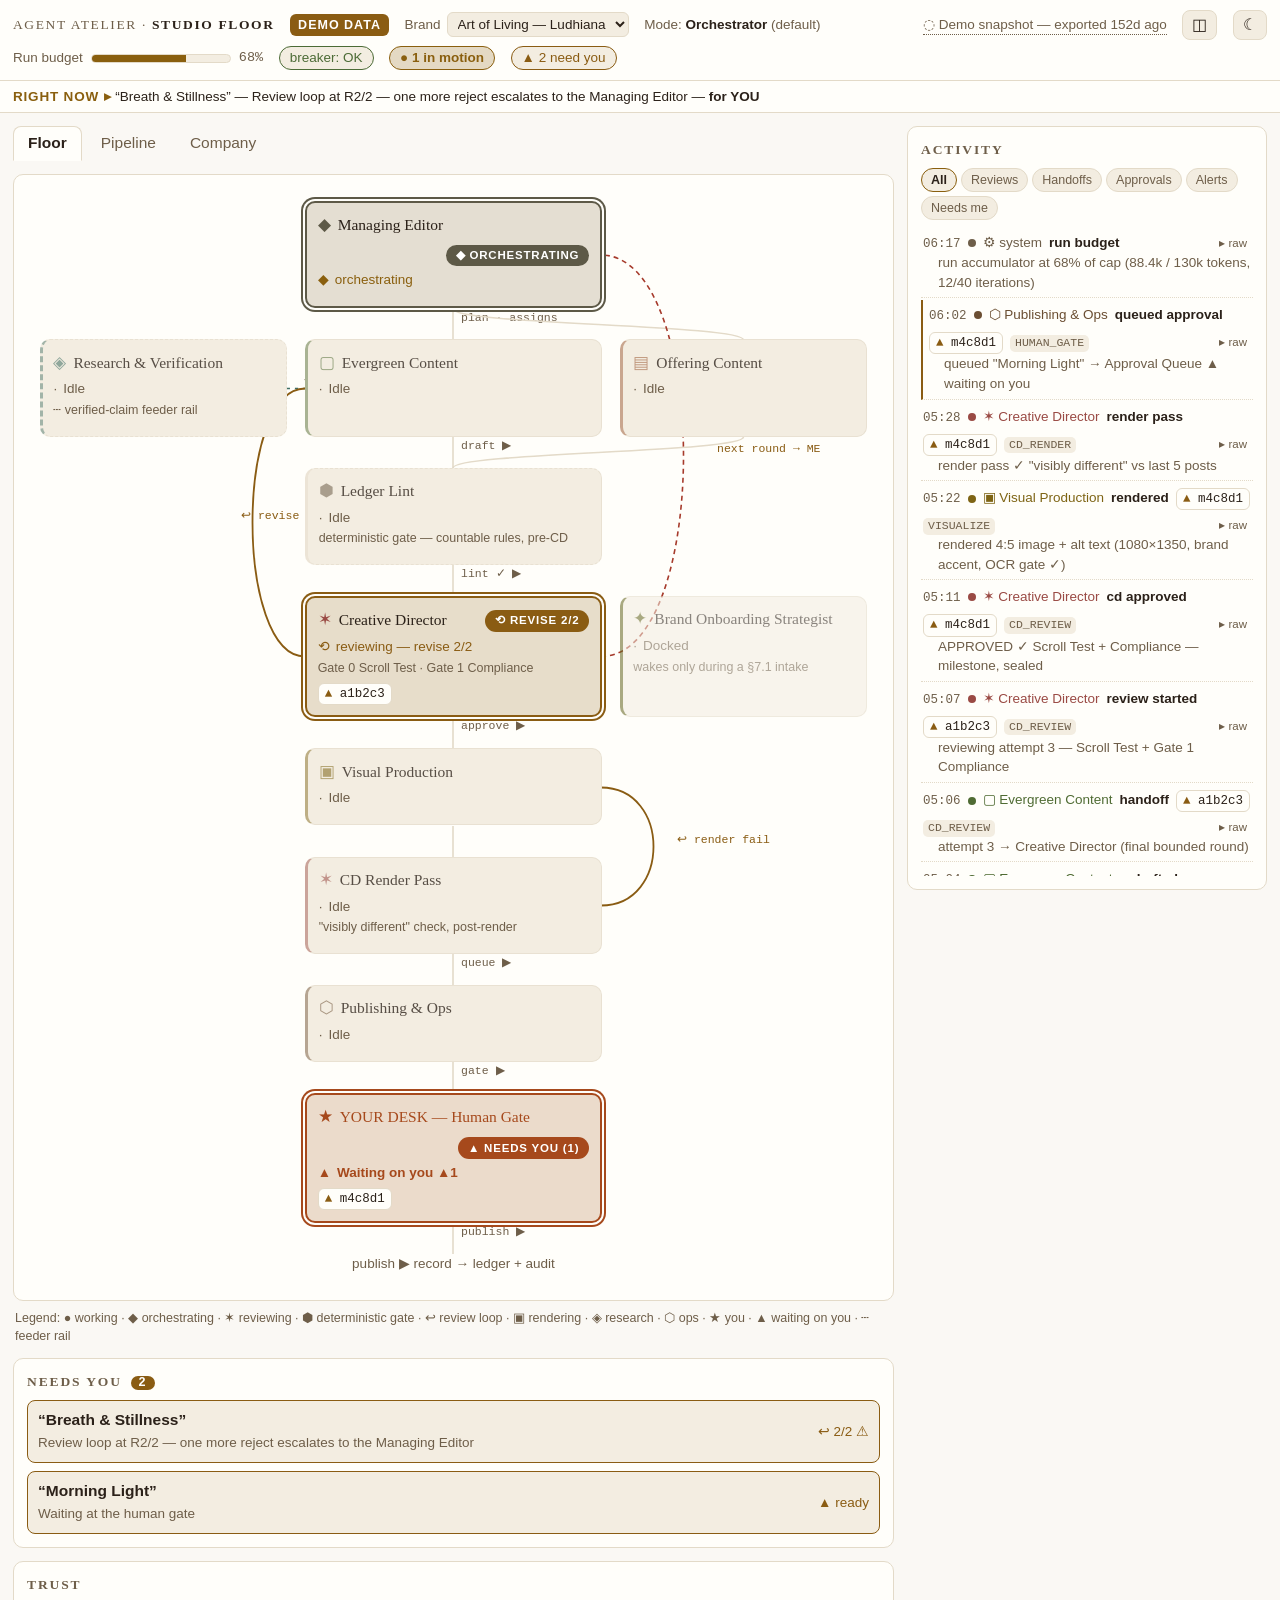
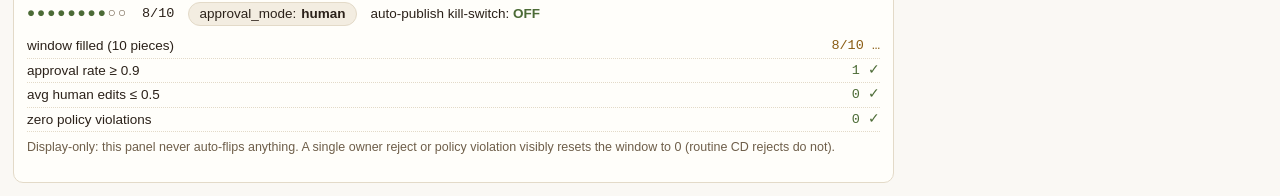
==== commit 3e646c38: "feat(P5-B): ATELIER PAPER restyle + demo-action safety + UTF-8 fix Light-default editorial theme (pa" ====
--- a/ui/studio-floor/index.html
+++ b/ui/studio-floor/index.html
@@ -1,5 +1,5 @@
 <!doctype html>
-<html lang="en" data-theme="dark">
+<html lang="en" data-theme="light">
 <head>
 <meta charset="utf-8">
 <meta name="viewport" content="width=device-width, initial-scale=1">
--- a/ui/studio-floor/styles.css
+++ b/ui/studio-floor/styles.css
@@ -1,9 +1,16 @@
 /* Agent Atelier · Studio Floor — v1 (P5-B approachable subset)
-   Warm atelier / calm control room. Self-contained: system font stacks only. */
+   "ATELIER PAPER" restyle: editorial/print production-board, earthy accents,
+   zero neon, zero purple. Self-contained: system font stacks only.
+
+   NOTE (owner-taste deviation, for the deviation log): the human accent is
+   WARM SIENNA (--human), replacing the spec's violet (§12.4 "violet = the
+   human") everywhere — desk, feed "you" rows, human org card. Logged by the
+   supervisor in the deviation log. */
 
 :root {
   --font-ui: -apple-system, BlinkMacSystemFont, "Segoe UI", Roboto, "Helvetica Neue", Arial, sans-serif;
-  --font-display: "Iowan Old Style", "Palatino Linotype", Palatino, Georgia, serif;
+  /* serif display stack matches the product's own composited brand type */
+  --font-display: Georgia, "Iowan Old Style", "Palatino Linotype", Palatino, serif;
   --font-mono: ui-monospace, "SF Mono", Menlo, Consolas, "Liberation Mono", monospace;
   --pad: 13px;
   --radius: 10px;
@@ -11,52 +18,56 @@
   --fs-sm: 13.5px;
 }
 
+/* "ink & candlelight" — warm charcoal-brown (never blue-black), cream text,
+   desaturated sienna/ochre accents */
 html[data-theme="dark"] {
-  --bg: #12131A;            /* warm near-black ink, never pure black */
-  --panel: #1A1C25;
-  --panel2: #21232F;
-  --ink: #EAE5DA;
-  --ink-dim: #A6A196;
-  --line: #2E3140;
-  --brass: #D9A756;         /* the "studio light" active accent */
-  --brass-soft: rgba(217, 167, 86, 0.18);
-  --green: #6CC894;
-  --amber: #E4B368;
-  --red: #E4695C;
-  --violet: #B695F5;
-  --a-me: #82B2E2;
-  --a-ever: #8AC47A;
-  --a-off: #E4945F;
-  --a-res: #63C4BD;
-  --a-cd: #E289B2;
-  --a-vis: #CFBE62;
-  --a-pub: #93A6BE;
-  --a-str: #BCA3D8;
-  --shadow: 0 6px 24px rgba(0, 0, 0, 0.35);
-}
-
+  --bg: #1A1612;
+  --panel: #221D17;
+  --panel2: #2B241B;
+  --ink: #EFE6D3;
+  --ink-dim: #B5A68C;
+  --line: #3C3325;
+  --accent: #C89E5F;        /* candle ochre — the working accent */
+  --accent-soft: rgba(200, 158, 95, 0.20);
+  --green: #96B67F;         /* moss */
+  --amber: #D2A868;         /* ochre / amber-brown */
+  --red: #CE7258;           /* brick */
+  --human: #DD7A50;         /* warm sienna (owner deviation from spec violet) */
+  --a-me: #A9A390;          /* slate-warm */
+  --a-ever: #9BB47F;        /* moss */
+  --a-off: #BE7E58;         /* terracotta */
+  --a-res: #8CB3A6;         /* dusty teal */
+  --a-cd: #CC8B80;          /* clay */
+  --a-vis: #C9AC61;         /* ochre */
+  --a-pub: #B4906C;         /* walnut */
+  --a-str: #ABA96E;         /* olive */
+  --shadow: 0 6px 24px rgba(0, 0, 0, 0.4);
+}
+
+/* "ATELIER PAPER" (the DEFAULT theme) — warm paper, deep warm brown-black
+   ink, thin warm hairlines */
 html[data-theme="light"] {
-  --bg: #FAF8F4;            /* warm paper */
-  --panel: #FFFFFF;
-  --panel2: #F1EDE3;
-  --ink: #27251E;
-  --ink-dim: #63604F;
-  --line: #DCD5C4;
-  --brass: #8A6420;
-  --brass-soft: rgba(138, 100, 32, 0.14);
-  --green: #1E7A46;
-  --amber: #8F6510;
-  --red: #B3372B;
-  --violet: #6D46C2;
-  --a-me: #2E6CA8;
-  --a-ever: #3B7E2E;
-  --a-off: #B05A24;
-  --a-res: #177E77;
-  --a-cd: #B0447C;
-  --a-vis: #7E6E14;
-  --a-pub: #4E617A;
-  --a-str: #7A55A8;
-  --shadow: 0 4px 18px rgba(90, 80, 55, 0.14);
+  --bg: #FAF8F4;
+  --panel: #FFFEFA;
+  --panel2: #F3EDE1;
+  --ink: #2B2119;
+  --ink-dim: #6E5E49;
+  --line: #E3DAC8;
+  --accent: #8A5F0E;        /* ochre — the working accent */
+  --accent-soft: rgba(138, 95, 14, 0.13);
+  --green: #4C6B36;         /* deep moss */
+  --amber: #8A5C13;         /* ochre / amber-brown */
+  --red: #A63A2B;           /* brick */
+  --human: #A6491C;         /* warm sienna (owner deviation from spec violet) */
+  --a-me: #5D5947;          /* slate-warm */
+  --a-ever: #4F6B33;        /* moss */
+  --a-off: #96502A;         /* terracotta */
+  --a-res: #3E6E63;         /* dusty teal */
+  --a-cd: #9A4A44;          /* clay */
+  --a-vis: #7E6414;         /* ochre */
+  --a-pub: #6B4E32;         /* walnut */
+  --a-str: #64641F;         /* olive */
+  --shadow: 0 4px 18px rgba(90, 75, 50, 0.14);
 }
 
 * { box-sizing: border-box; }
@@ -98,7 +109,7 @@
   background: var(--panel2); border: 1px solid var(--line); border-radius: 8px;
   padding: 3px 9px; cursor: pointer; font-size: var(--fs);
 }
-.icon-btn:hover, .icon-btn:focus-visible { border-color: var(--brass); }
+.icon-btn:hover, .icon-btn:focus-visible { border-color: var(--accent); }
 
 .chip {
   display: inline-flex; align-items: center; gap: 5px;
@@ -108,9 +119,14 @@
 .chip-ok { color: var(--green); border-color: var(--green); }
 .chip-tripped { color: var(--red); border-color: var(--red); font-weight: 600; }
 .chip-needs { color: var(--amber); border-color: var(--amber); }
+/* echoes the working accent of active stations so the eye connects counter -> station */
+.chip-motion {
+  color: var(--accent); border-color: var(--accent); font-weight: 700;
+  background: color-mix(in srgb, var(--accent) 14%, var(--panel2));
+}
 
 .badge-demo {
-  background: var(--amber); color: #1c1503; border-radius: 6px;
+  background: var(--amber); color: #1A1612; border-radius: 6px;
   font-size: 12.5px; font-weight: 700; letter-spacing: 0.08em; padding: 2px 8px;
 }
 html[data-theme="light"] .badge-demo { color: #fff; }
@@ -123,7 +139,7 @@
   display: inline-block; width: 140px; height: 9px; border-radius: 5px;
   background: var(--panel2); border: 1px solid var(--line); overflow: hidden;
 }
-.gauge-fill { display: block; height: 100%; width: 0; background: var(--brass); transition: width 300ms ease; }
+.gauge-fill { display: block; height: 100%; width: 0; background: var(--accent); transition: width 300ms ease; }
 .gauge-fill.hot { background: var(--amber); }
 .gauge-fill.crit { background: var(--red); }
 
@@ -136,10 +152,10 @@
   border-bottom: 1px solid var(--line); background: var(--panel);
   color: var(--ink);
 }
-.rightnow .rn-label { color: var(--brass); font-weight: 700; letter-spacing: 0.06em; }
+.rightnow .rn-label { color: var(--accent); font-weight: 700; letter-spacing: 0.06em; }
 .follow-banner {
-  padding: 8px var(--pad); border-bottom: 1px solid var(--brass);
-  background: var(--brass-soft); font-size: var(--fs-sm);
+  padding: 8px var(--pad); border-bottom: 1px solid var(--accent);
+  background: var(--accent-soft); font-size: var(--fs-sm);
 }
 .follow-banner .journey { margin-top: 6px; }
 
@@ -157,7 +173,7 @@
   letter-spacing: 0.14em; color: var(--ink-dim); margin: 0 0 8px;
 }
 .count-chip {
-  background: var(--amber); color: #1c1503; border-radius: 999px;
+  background: var(--amber); color: #1A1612; border-radius: 999px;
   font-family: var(--font-mono); font-size: 12.5px; padding: 0 7px; margin-left: 4px;
 }
 html[data-theme="light"] .count-chip { color: #fff; }
@@ -173,7 +189,7 @@
   border-color: var(--line); border-bottom-color: var(--panel);
   font-weight: 600;
 }
-.tab:focus-visible { outline: 2px solid var(--brass); outline-offset: 1px; }
+.tab:focus-visible { outline: 2px solid var(--accent); outline-offset: 1px; }
 
 /* ---------- the floor ---------- */
 .floor {
@@ -239,12 +255,12 @@
   border-bottom: 1px dashed var(--ink-dim);
 }
 .gate-glyph { color: var(--ink-dim); }
-.station.human { border-left-color: var(--violet); background: color-mix(in srgb, var(--violet) 8%, var(--panel2)); }
-.station.human .st-glyph, .station.human .st-name { color: var(--violet); }
+.station.human { border-left-color: var(--human); background: color-mix(in srgb, var(--human) 8%, var(--panel2)); }
+.station.human .st-glyph, .station.human .st-name { color: var(--human); }
 .station.terminal { background: none; border: none; text-align: center; font-size: var(--fs-sm); padding: 0; }
 .station.followdim { opacity: 0.35; }
 
-.st-head { display: flex; gap: 7px; align-items: baseline; margin: 0; }
+.st-head { display: flex; gap: 7px; align-items: baseline; margin: 0; flex-wrap: wrap; }
 .st-glyph { color: var(--hue, var(--ink-dim)); font-size: 17px; }
 .st-name { font-family: var(--font-display); font-size: var(--fs); }
 .st-state { margin: 4px 0 0; font-size: var(--fs-sm); color: var(--ink-dim); display: flex; gap: 6px; align-items: center; }
@@ -253,26 +269,81 @@
 
 /* node state = icon + label + colour TOGETHER (never colour alone) */
 .station[data-state="working"] .st-state,
-.station[data-state="orchestrating"] .st-state { color: var(--brass); }
-.station[data-state="reviewing"] .st-state { color: var(--brass); }
+.station[data-state="orchestrating"] .st-state { color: var(--accent); }
+.station[data-state="reviewing"] .st-state { color: var(--accent); }
 .station[data-state="waiting"] .st-state { color: var(--amber); }
 .station[data-state="looping"] .st-state { color: var(--amber); }
 .station[data-state="paused"] .st-state { color: var(--red); }
 .station[data-state="blocked"] .st-state { color: var(--red); font-weight: 600; }
-.station[data-state="waiting"].human .st-state { color: var(--violet); font-weight: 600; }
-
-/* breathing brass "studio light" ring on active stations */
-.station[data-state="working"],
-.station[data-state="orchestrating"],
-.station[data-state="reviewing"] {
-  border-color: var(--brass);
+.station[data-state="waiting"].human .st-state { color: var(--human); font-weight: 600; }
+
+/* ---- ACTIVE stations must be unmistakable at a glance (owner eye-test):
+   layered cues, never colour alone — (a) solid accent border in the agent's
+   signature hue, (b) tinted card background per theme, (c) a high-contrast
+   state pill, (d) a ring: breathing halo in dark, solid double-ring in light
+   (glows wash out on paper). Under prefers-reduced-motion the static
+   border + ring + pill carry the full signal. ---- */
+.station.is-active {
+  border: 2.5px solid var(--hue, var(--accent));
+  background: color-mix(in srgb, var(--hue, var(--accent)) 12%, var(--panel2));
+  box-shadow: 0 0 0 3px color-mix(in srgb, var(--hue, var(--accent)) 38%, transparent);
   animation: breathe 2.6s ease-in-out infinite;
 }
-.station[data-state="blocked"] { border-color: var(--red); }
+html[data-theme="light"] .station.is-active {
+  background: color-mix(in srgb, var(--hue, var(--accent)) 10%, var(--panel2));
+  box-shadow: 0 0 0 2px var(--panel), 0 0 0 4px var(--hue, var(--accent));
+  animation-name: ringpulse;
+}
 @keyframes breathe {
-  0%, 100% { box-shadow: 0 0 0 0 var(--brass-soft); }
-  50% { box-shadow: 0 0 0 7px var(--brass-soft); }
-}
+  0%, 100% { box-shadow: 0 0 0 3px color-mix(in srgb, var(--hue, var(--accent)) 38%, transparent); }
+  50% { box-shadow: 0 0 0 9px color-mix(in srgb, var(--hue, var(--accent)) 20%, transparent); }
+}
+@keyframes ringpulse {
+  0%, 100% { box-shadow: 0 0 0 2px var(--panel), 0 0 0 4px var(--hue, var(--accent)); }
+  50% { box-shadow: 0 0 0 2px var(--panel), 0 0 0 6px var(--hue, var(--accent)); }
+}
+
+/* attention states (loop / waiting-on-you): same layered treatment, amber —
+   sienna at the human desk (its --attn override below; owner deviation from
+   the spec's violet — see the file-head note) */
+.station.is-attn {
+  --attn: var(--amber);
+  border: 2.5px solid var(--attn);
+  background: color-mix(in srgb, var(--attn) 11%, var(--panel2));
+  box-shadow: 0 0 0 3px color-mix(in srgb, var(--attn) 32%, transparent);
+}
+.station.human.is-attn { --attn: var(--human); }
+html[data-theme="light"] .station.is-attn {
+  box-shadow: 0 0 0 2px var(--panel), 0 0 0 4px var(--attn);
+}
+.station.is-blocked {
+  border: 2.5px solid var(--red);
+  background: color-mix(in srgb, var(--red) 11%, var(--panel2));
+  box-shadow: 0 0 0 3px color-mix(in srgb, var(--red) 32%, transparent);
+}
+html[data-theme="light"] .station.is-blocked {
+  box-shadow: 0 0 0 2px var(--panel), 0 0 0 4px var(--red);
+}
+
+/* the state pill — high-contrast, reads at thumbnail size */
+.st-pill {
+  margin-left: auto; align-self: center;
+  font-size: 11.5px; font-weight: 800; letter-spacing: 0.07em;
+  padding: 2.5px 10px; border-radius: 999px; white-space: nowrap;
+  background: var(--hue, var(--accent)); color: var(--pill-ink);
+}
+html[data-theme="dark"] { --pill-ink: #1A1612; }
+html[data-theme="light"] { --pill-ink: #FFFFFF; }
+.st-pill--attn { background: var(--attn, var(--amber)); }
+.st-pill--blocked { background: var(--red); }
+
+/* idle stations recede a touch so active ones pop — but stay readable */
+.station[data-state="idle"] {
+  border-color: color-mix(in srgb, var(--line) 62%, var(--panel2));
+  border-left-color: color-mix(in srgb, var(--hue, var(--line)) 45%, var(--panel2));
+}
+.station[data-state="idle"] .st-name { color: color-mix(in srgb, var(--ink) 78%, var(--panel2)); }
+.station[data-state="idle"] .st-glyph { opacity: 0.55; }
 
 .piece-chip {
   font-family: var(--font-mono); font-size: 12.5px;
@@ -280,8 +351,8 @@
   padding: 1px 6px; cursor: pointer; max-width: 100%;
   overflow: hidden; text-overflow: ellipsis; white-space: nowrap;
 }
-.piece-chip:hover, .piece-chip:focus-visible { border-color: var(--brass); }
-.piece-chip.followed { border-color: var(--brass); background: var(--brass-soft); }
+.piece-chip:hover, .piece-chip:focus-visible { border-color: var(--accent); }
+.piece-chip.followed { border-color: var(--accent); background: var(--accent-soft); }
 .piece-chip .pc-flag { color: var(--amber); }
 .legend { font-size: 12.5px; margin: 8px 2px 0; }
 .empty-note { padding: 18px; text-align: center; color: var(--ink-dim); font-style: italic; }
@@ -322,7 +393,7 @@
   background: var(--panel2); border: 1px solid var(--amber); border-radius: 8px;
   padding: 8px 10px; cursor: pointer;
 }
-.tray-item:focus-visible { outline: 2px solid var(--brass); }
+.tray-item:focus-visible { outline: 2px solid var(--accent); }
 .tray-item .ti-title { font-weight: 600; }
 .tray-item .ti-reason { color: var(--ink-dim); font-size: var(--fs-sm); }
 .tray-item .ti-badge { margin-left: auto; color: var(--amber); font-size: var(--fs-sm); white-space: nowrap; }
@@ -356,7 +427,7 @@
   background: var(--panel2); border: 1px solid var(--line); border-radius: 999px;
   color: var(--ink-dim); font-size: 12.5px; padding: 2px 9px; cursor: pointer;
 }
-.ffilter.active { color: var(--ink); border-color: var(--brass); font-weight: 600; }
+.ffilter.active { color: var(--ink); border-color: var(--accent); font-weight: 600; }
 .feed { display: flex; flex-direction: column; gap: 2px; max-height: 72vh; overflow-y: auto; }
 .evt { border-bottom: 1px dotted var(--line); padding: 5px 2px; font-size: var(--fs-sm); }
 .evt-row { display: flex; gap: 7px; align-items: baseline; flex-wrap: wrap; }
@@ -380,16 +451,16 @@
 }
 .evt.sev-needs_you { border-left: 2px solid var(--amber); padding-left: 6px; }
 .evt.sev-alert { border-left: 2px solid var(--red); padding-left: 6px; }
-.evt.human { border-left: 2px solid var(--violet); padding-left: 6px; }
-.evt.human .evt-verb { color: var(--violet); }
+.evt.human { border-left: 2px solid var(--human); padding-left: 6px; }
+.evt.human .evt-verb { color: var(--human); }
 .evt.local { opacity: 0.85; }
 .evt.evt-new { animation: evt-in 500ms ease; }
-@keyframes evt-in { from { background: var(--brass-soft); } to { background: transparent; } }
+@keyframes evt-in { from { background: var(--accent-soft); } to { background: transparent; } }
 .evt-expand {
   background: none; border: none; color: var(--ink-dim); cursor: pointer;
   font-size: 11.5px; padding: 0 4px; margin-left: auto;
 }
-.evt-expand:hover, .evt-expand:focus-visible { color: var(--brass); }
+.evt-expand:hover, .evt-expand:focus-visible { color: var(--accent); }
 .evt-raw {
   font-family: var(--font-mono); font-size: 12.5px; white-space: pre-wrap;
   background: var(--panel2); border: 1px solid var(--line); border-radius: 6px;
@@ -429,7 +500,7 @@
   border-radius: 8px; border: 1px solid var(--line); background: var(--panel2);
   padding: 6px 13px; cursor: pointer; font-weight: 600; font-size: var(--fs-sm);
 }
-.act-btn:focus-visible { outline: 2px solid var(--brass); }
+.act-btn:focus-visible { outline: 2px solid var(--accent); }
 .act-approve { border-color: var(--green); color: var(--green); }
 .act-approve:hover { background: color-mix(in srgb, var(--green) 12%, var(--panel2)); }
 .act-changes { border-color: var(--amber); color: var(--amber); }
@@ -443,6 +514,9 @@
   border: 1px solid var(--line); border-radius: 8px; padding: 7px; font: inherit; resize: vertical;
 }
 .action-result { margin-top: 8px; font-size: var(--fs-sm); }
+.action-disabled-note {
+  margin: 6px 0 0; font-size: var(--fs-sm); font-style: italic; color: var(--amber);
+}
 .action-result.ok { color: var(--green); }
 .action-result.err { color: var(--red); }
 .cli-fallback {
@@ -461,7 +535,7 @@
 @keyframes sk { from { opacity: 0.5; } to { opacity: 1; } }
 
 /* ---------- motion & a11y ---------- */
-:focus-visible { outline: 2px solid var(--brass); outline-offset: 1px; }
+:focus-visible { outline: 2px solid var(--accent); outline-offset: 1px; }
 @media (prefers-reduced-motion: reduce) {
   *, *::before, *::after {
     animation: none !important;
